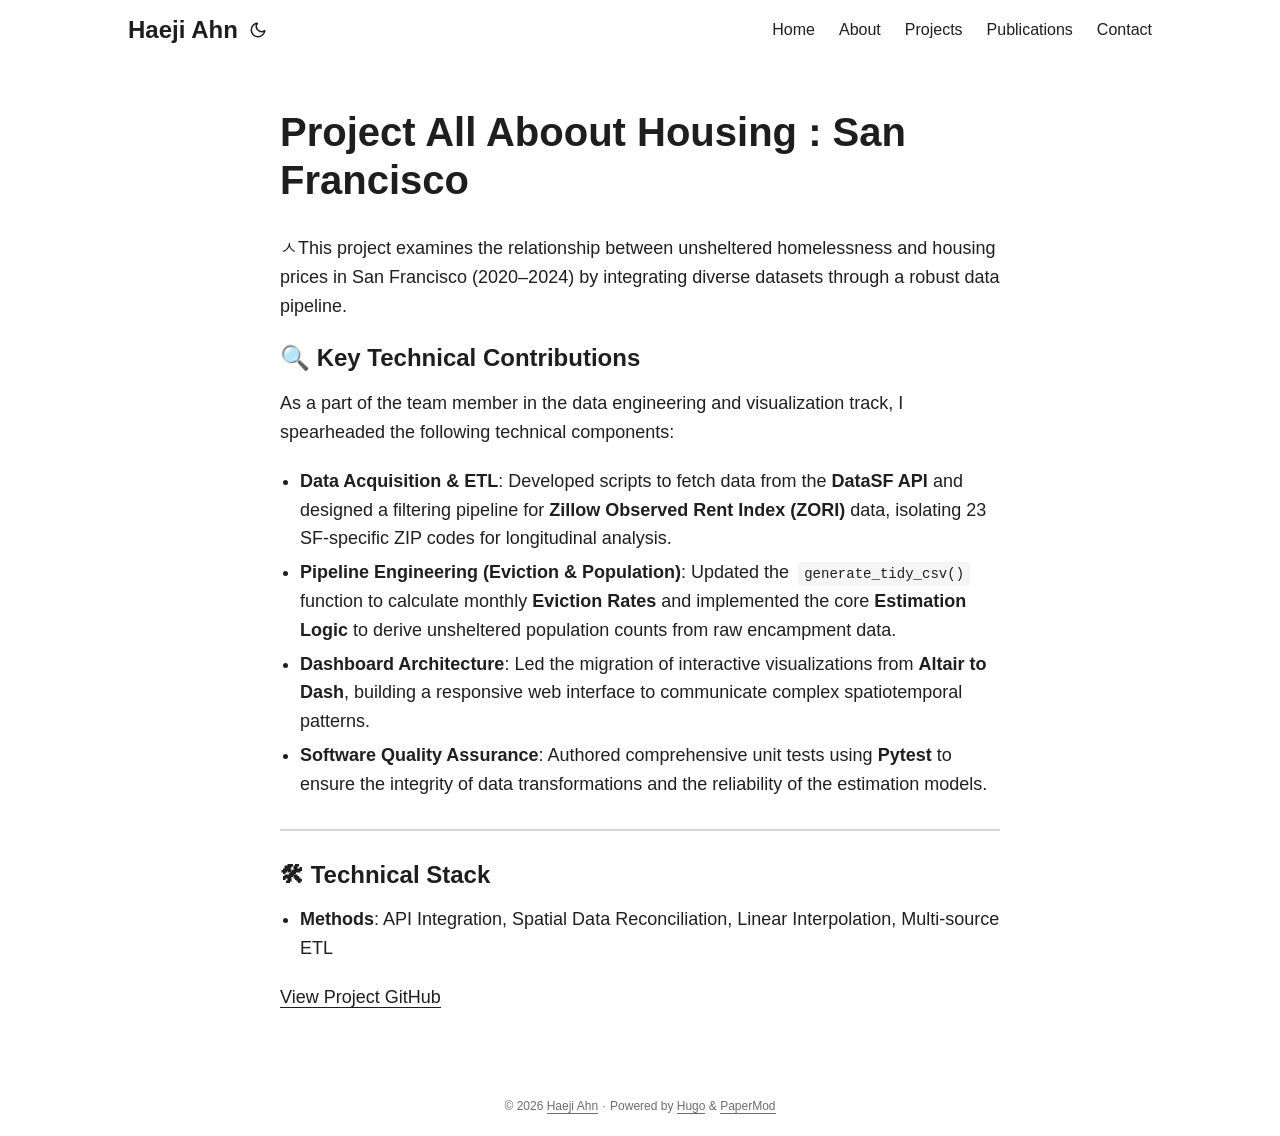
==== projects/sf-homelessness/index.html @ dea61729 "Refactor SF project: Highlight API, ETL, Dash, and Pytest contributions" ====
<!DOCTYPE html>
<html lang="en" dir="auto" data-theme="auto">

<head><meta charset="utf-8">
<meta http-equiv="X-UA-Compatible" content="IE=edge">
<meta name="viewport" content="width=device-width, initial-scale=1, shrink-to-fit=no">
<meta name="robots" content="index, follow">
<title>Project All Aboout Housing : San Francisco | Haeji Ahn</title>
<meta name="keywords" content="">
<meta name="description" content="ㅅThis project examines the relationship between unsheltered homelessness and housing prices in San Francisco (2020–2024) by integrating diverse datasets through a robust data pipeline.
🔍 Key Technical Contributions
As a part of the team member in the data engineering and visualization track, I spearheaded the following technical components:


Data Acquisition &amp; ETL: Developed scripts to fetch data from the DataSF API and designed a filtering pipeline for Zillow Observed Rent Index (ZORI) data, isolating 23 SF-specific ZIP codes for longitudinal analysis.">
<meta name="author" content="Haeji Ahn">
<link rel="canonical" href="https://ahaeji925.github.io/projects/sf-homelessness/">
<link crossorigin="anonymous" href="/assets/css/stylesheet.aa226244e458c38bd72b3a7488647a0bc6bc22e32a17c0190eeffc9864e9c6c0.css" integrity="sha256-qiJiRORYw4vXKzp0iGR6C8a8IuMqF8AZDu/8mGTpxsA=" rel="preload stylesheet" as="style">
<link rel="icon" href="https://ahaeji925.github.io/favicon.ico">
<link rel="icon" type="image/png" sizes="16x16" href="https://ahaeji925.github.io/favicon-16x16.png">
<link rel="icon" type="image/png" sizes="32x32" href="https://ahaeji925.github.io/favicon-32x32.png">
<link rel="apple-touch-icon" href="https://ahaeji925.github.io/apple-touch-icon.png">
<link rel="mask-icon" href="https://ahaeji925.github.io/safari-pinned-tab.svg">
<meta name="theme-color" content="#2e2e33">
<meta name="msapplication-TileColor" content="#2e2e33">
<link rel="alternate" hreflang="en" href="https://ahaeji925.github.io/projects/sf-homelessness/">
<noscript>
    <style>
        #theme-toggle,
        .top-link {
            display: none;
        }

    </style>
    <style>
        @media (prefers-color-scheme: dark) {
            :root {
                --theme: rgb(29, 30, 32);
                --entry: rgb(46, 46, 51);
                --primary: rgb(218, 218, 219);
                --secondary: rgb(155, 156, 157);
                --tertiary: rgb(65, 66, 68);
                --content: rgb(196, 196, 197);
                --code-block-bg: rgb(46, 46, 51);
                --code-bg: rgb(55, 56, 62);
                --border: rgb(51, 51, 51);
                color-scheme: dark;
            }

            .list {
                background: var(--theme);
            }

            .toc {
                background: var(--entry);
            }
        }

        @media (prefers-color-scheme: light) {
            .list::-webkit-scrollbar-thumb {
                border-color: var(--code-bg);
            }
        }

    </style>
</noscript>
<script>
    if (localStorage.getItem("pref-theme") === "dark") {
        document.querySelector("html").dataset.theme = 'dark';
    } else if (localStorage.getItem("pref-theme") === "light") {
       document.querySelector("html").dataset.theme = 'light';
    } else if (window.matchMedia('(prefers-color-scheme: dark)').matches) {
        document.querySelector("html").dataset.theme = 'dark';
    } else {
        document.querySelector("html").dataset.theme = 'light';
    }

</script><meta property="og:url" content="https://ahaeji925.github.io/projects/sf-homelessness/">
  <meta property="og:site_name" content="Haeji Ahn">
  <meta property="og:title" content="Project All Aboout Housing : San Francisco">
  <meta property="og:description" content="ㅅThis project examines the relationship between unsheltered homelessness and housing prices in San Francisco (2020–2024) by integrating diverse datasets through a robust data pipeline.
🔍 Key Technical Contributions As a part of the team member in the data engineering and visualization track, I spearheaded the following technical components:
Data Acquisition &amp; ETL: Developed scripts to fetch data from the DataSF API and designed a filtering pipeline for Zillow Observed Rent Index (ZORI) data, isolating 23 SF-specific ZIP codes for longitudinal analysis.">
  <meta property="og:locale" content="en-us">
  <meta property="og:type" content="article">
    <meta property="article:section" content="projects">
<meta name="twitter:card" content="summary">
<meta name="twitter:title" content="Project All Aboout Housing : San Francisco">
<meta name="twitter:description" content="ㅅThis project examines the relationship between unsheltered homelessness and housing prices in San Francisco (2020–2024) by integrating diverse datasets through a robust data pipeline.
🔍 Key Technical Contributions
As a part of the team member in the data engineering and visualization track, I spearheaded the following technical components:


Data Acquisition &amp; ETL: Developed scripts to fetch data from the DataSF API and designed a filtering pipeline for Zillow Observed Rent Index (ZORI) data, isolating 23 SF-specific ZIP codes for longitudinal analysis.">


<script type="application/ld+json">
{
  "@context": "https://schema.org",
  "@type": "BreadcrumbList",
  "itemListElement": [
    {
      "@type": "ListItem",
      "position":  1 ,
      "name": "Projects",
      "item": "https://ahaeji925.github.io/projects/"
    }, 
    {
      "@type": "ListItem",
      "position":  2 ,
      "name": "Project All Aboout Housing : San Francisco",
      "item": "https://ahaeji925.github.io/projects/sf-homelessness/"
    }
  ]
}
</script>
<script type="application/ld+json">
{
  "@context": "https://schema.org",
  "@type": "BlogPosting",
  "headline": "Project All Aboout Housing : San Francisco",
  "name": "Project All Aboout Housing : San Francisco",
  "description": "ㅅThis project examines the relationship between unsheltered homelessness and housing prices in San Francisco (2020–2024) by integrating diverse datasets through a robust data pipeline.\n🔍 Key Technical Contributions As a part of the team member in the data engineering and visualization track, I spearheaded the following technical components:\nData Acquisition \u0026amp; ETL: Developed scripts to fetch data from the DataSF API and designed a filtering pipeline for Zillow Observed Rent Index (ZORI) data, isolating 23 SF-specific ZIP codes for longitudinal analysis.\n",
  "keywords": [
    
  ],
  "articleBody": "ㅅThis project examines the relationship between unsheltered homelessness and housing prices in San Francisco (2020–2024) by integrating diverse datasets through a robust data pipeline.\n🔍 Key Technical Contributions As a part of the team member in the data engineering and visualization track, I spearheaded the following technical components:\nData Acquisition \u0026 ETL: Developed scripts to fetch data from the DataSF API and designed a filtering pipeline for Zillow Observed Rent Index (ZORI) data, isolating 23 SF-specific ZIP codes for longitudinal analysis.\nPipeline Engineering (Eviction \u0026 Population): Updated the generate_tidy_csv() function to calculate monthly Eviction Rates and implemented the core Estimation Logic to derive unsheltered population counts from raw encampment data.\nDashboard Architecture: Led the migration of interactive visualizations from Altair to Dash, building a responsive web interface to communicate complex spatiotemporal patterns.\nSoftware Quality Assurance: Authored comprehensive unit tests using Pytest to ensure the integrity of data transformations and the reliability of the estimation models.\n🛠 Technical Stack Methods: API Integration, Spatial Data Reconciliation, Linear Interpolation, Multi-source ETL View Project GitHub\n",
  "wordCount" : "171",
  "inLanguage": "en",
  "datePublished": "0001-01-01T00:00:00Z",
  "dateModified": "0001-01-01T00:00:00Z",
  "author":{
    "@type": "Person",
    "name": "Haeji Ahn"
  },
  "mainEntityOfPage": {
    "@type": "WebPage",
    "@id": "https://ahaeji925.github.io/projects/sf-homelessness/"
  },
  "publisher": {
    "@type": "Organization",
    "name": "Haeji Ahn",
    "logo": {
      "@type": "ImageObject",
      "url": "https://ahaeji925.github.io/favicon.ico"
    }
  }
}
</script>
</head>
<body id="top">
    <header class="header">
    <nav class="nav">
        <div class="logo">
            <a href="https://ahaeji925.github.io/" accesskey="h" title="Haeji Ahn (Alt + H)">Haeji Ahn</a>
            <div class="logo-switches">
                <button id="theme-toggle" accesskey="t" title="(Alt + T)" aria-label="Toggle theme">
                    <svg id="moon" xmlns="http://www.w3.org/2000/svg" width="24" height="18" viewBox="0 0 24 24"
                        fill="none" stroke="currentColor" stroke-width="2" stroke-linecap="round"
                        stroke-linejoin="round">
                        <path d="M21 12.79A9 9 0 1 1 11.21 3 7 7 0 0 0 21 12.79z"></path>
                    </svg>
                    <svg id="sun" xmlns="http://www.w3.org/2000/svg" width="24" height="18" viewBox="0 0 24 24"
                        fill="none" stroke="currentColor" stroke-width="2" stroke-linecap="round"
                        stroke-linejoin="round">
                        <circle cx="12" cy="12" r="5"></circle>
                        <line x1="12" y1="1" x2="12" y2="3"></line>
                        <line x1="12" y1="21" x2="12" y2="23"></line>
                        <line x1="4.22" y1="4.22" x2="5.64" y2="5.64"></line>
                        <line x1="18.36" y1="18.36" x2="19.78" y2="19.78"></line>
                        <line x1="1" y1="12" x2="3" y2="12"></line>
                        <line x1="21" y1="12" x2="23" y2="12"></line>
                        <line x1="4.22" y1="19.78" x2="5.64" y2="18.36"></line>
                        <line x1="18.36" y1="5.64" x2="19.78" y2="4.22"></line>
                    </svg>
                </button>
            </div>
        </div>
        <ul id="menu">
            <li>
                <a href="https://ahaeji925.github.io/" title="Home">
                    <span>Home</span>
                </a>
            </li>
            <li>
                <a href="https://ahaeji925.github.io/about/" title="About">
                    <span>About</span>
                </a>
            </li>
            <li>
                <a href="https://ahaeji925.github.io/projects/" title="Projects">
                    <span>Projects</span>
                </a>
            </li>
            <li>
                <a href="https://ahaeji925.github.io/publications/" title="Publications">
                    <span>Publications</span>
                </a>
            </li>
            <li>
                <a href="https://ahaeji925.github.io/contact/" title="Contact">
                    <span>Contact</span>
                </a>
            </li>
        </ul>
    </nav>
</header>
<main class="main">

<article class="post-single">
  <header class="post-header">
    
    <h1 class="post-title entry-hint-parent">
      Project All Aboout Housing : San Francisco
    </h1>
  </header> 
  <div class="post-content"><p>ㅅThis project examines the relationship between unsheltered homelessness and housing prices in San Francisco (2020–2024) by integrating diverse datasets through a robust data pipeline.</p>
<h3 id="-key-technical-contributions">🔍 Key Technical Contributions<a hidden class="anchor" aria-hidden="true" href="#-key-technical-contributions">#</a></h3>
<p>As a part of the team member in the data engineering and visualization track, I spearheaded the following technical components:</p>
<ul>
<li>
<p><strong>Data Acquisition &amp; ETL</strong>: Developed scripts to fetch data from the <strong>DataSF API</strong> and designed a filtering pipeline for <strong>Zillow Observed Rent Index (ZORI)</strong> data, isolating 23 SF-specific ZIP codes for longitudinal analysis.</p>
</li>
<li>
<p><strong>Pipeline Engineering (Eviction &amp; Population)</strong>: Updated the <code>generate_tidy_csv()</code> function to calculate monthly <strong>Eviction Rates</strong> and implemented the core <strong>Estimation Logic</strong> to derive unsheltered population counts from raw encampment data.</p>
</li>
<li>
<p><strong>Dashboard Architecture</strong>: Led the migration of interactive visualizations from <strong>Altair to Dash</strong>, building a responsive web interface to communicate complex spatiotemporal patterns.</p>
</li>
<li>
<p><strong>Software Quality Assurance</strong>: Authored comprehensive unit tests using <strong>Pytest</strong> to ensure the integrity of data transformations and the reliability of the estimation models.</p>
</li>
</ul>
<hr>
<h3 id="-technical-stack">🛠 Technical Stack<a hidden class="anchor" aria-hidden="true" href="#-technical-stack">#</a></h3>
<ul>
<li><strong>Methods</strong>: API Integration, Spatial Data Reconciliation, Linear Interpolation, Multi-source ETL</li>
</ul>
<p><a href="https://github.com/uchicago-2026-capp30122/project-all-access-livable-housing">View Project GitHub</a></p>


  </div>

  <footer class="post-footer">
    <ul class="post-tags">
    </ul>

<ul class="share-buttons">
    <li>
        <a target="_blank" rel="noopener noreferrer" aria-label="share Project All Aboout Housing : San Francisco on x"
            href="https://x.com/intent/tweet/?text=Project%20All%20Aboout%20Housing%20%3a%20San%20Francisco&amp;url=https%3a%2f%2fahaeji925.github.io%2fprojects%2fsf-homelessness%2f&amp;hashtags=">
            <svg version="1.1" viewBox="0 0 512 512" xml:space="preserve" height="30px" width="30px" fill="currentColor">
                <path
                    d="M512 62.554 L 512 449.446 C 512 483.97 483.97 512 449.446 512 L 62.554 512 C 28.03 512 0 483.97 0 449.446 L 0 62.554 C 0 28.03 28.029 0 62.554 0 L 449.446 0 C 483.971 0 512 28.03 512 62.554 Z M 269.951 190.75 L 182.567 75.216 L 56 75.216 L 207.216 272.95 L 63.9 436.783 L 125.266 436.783 L 235.9 310.383 L 332.567 436.783 L 456 436.783 L 298.367 228.367 L 432.367 75.216 L 371.033 75.216 Z M 127.633 110 L 164.101 110 L 383.481 400.065 L 349.5 400.065 Z" />
            </svg>
        </a>
    </li>
    <li>
        <a target="_blank" rel="noopener noreferrer" aria-label="share Project All Aboout Housing : San Francisco on linkedin"
            href="https://www.linkedin.com/shareArticle?mini=true&amp;url=https%3a%2f%2fahaeji925.github.io%2fprojects%2fsf-homelessness%2f&amp;title=Project%20All%20Aboout%20Housing%20%3a%20San%20Francisco&amp;summary=Project%20All%20Aboout%20Housing%20%3a%20San%20Francisco&amp;source=https%3a%2f%2fahaeji925.github.io%2fprojects%2fsf-homelessness%2f">
            <svg version="1.1" viewBox="0 0 512 512" xml:space="preserve" height="30px" width="30px" fill="currentColor">
                <path
                    d="M449.446,0c34.525,0 62.554,28.03 62.554,62.554l0,386.892c0,34.524 -28.03,62.554 -62.554,62.554l-386.892,0c-34.524,0 -62.554,-28.03 -62.554,-62.554l0,-386.892c0,-34.524 28.029,-62.554 62.554,-62.554l386.892,0Zm-288.985,423.278l0,-225.717l-75.04,0l0,225.717l75.04,0Zm270.539,0l0,-129.439c0,-69.333 -37.018,-101.586 -86.381,-101.586c-39.804,0 -57.634,21.891 -67.617,37.266l0,-31.958l-75.021,0c0.995,21.181 0,225.717 0,225.717l75.02,0l0,-126.056c0,-6.748 0.486,-13.492 2.474,-18.315c5.414,-13.475 17.767,-27.434 38.494,-27.434c27.135,0 38.007,20.707 38.007,51.037l0,120.768l75.024,0Zm-307.552,-334.556c-25.674,0 -42.448,16.879 -42.448,39.002c0,21.658 16.264,39.002 41.455,39.002l0.484,0c26.165,0 42.452,-17.344 42.452,-39.002c-0.485,-22.092 -16.241,-38.954 -41.943,-39.002Z" />
            </svg>
        </a>
    </li>
    <li>
        <a target="_blank" rel="noopener noreferrer" aria-label="share Project All Aboout Housing : San Francisco on reddit"
            href="https://reddit.com/submit?url=https%3a%2f%2fahaeji925.github.io%2fprojects%2fsf-homelessness%2f&title=Project%20All%20Aboout%20Housing%20%3a%20San%20Francisco">
            <svg version="1.1" viewBox="0 0 512 512" xml:space="preserve" height="30px" width="30px" fill="currentColor">
                <path
                    d="M449.446,0c34.525,0 62.554,28.03 62.554,62.554l0,386.892c0,34.524 -28.03,62.554 -62.554,62.554l-386.892,0c-34.524,0 -62.554,-28.03 -62.554,-62.554l0,-386.892c0,-34.524 28.029,-62.554 62.554,-62.554l386.892,0Zm-3.446,265.638c0,-22.964 -18.616,-41.58 -41.58,-41.58c-11.211,0 -21.361,4.457 -28.841,11.666c-28.424,-20.508 -67.586,-33.757 -111.204,-35.278l18.941,-89.121l61.884,13.157c0.756,15.734 13.642,28.29 29.56,28.29c16.407,0 29.706,-13.299 29.706,-29.701c0,-16.403 -13.299,-29.702 -29.706,-29.702c-11.666,0 -21.657,6.792 -26.515,16.578l-69.105,-14.69c-1.922,-0.418 -3.939,-0.042 -5.585,1.036c-1.658,1.073 -2.811,2.761 -3.224,4.686l-21.152,99.438c-44.258,1.228 -84.046,14.494 -112.837,35.232c-7.468,-7.164 -17.589,-11.591 -28.757,-11.591c-22.965,0 -41.585,18.616 -41.585,41.58c0,16.896 10.095,31.41 24.568,37.918c-0.639,4.135 -0.99,8.328 -0.99,12.576c0,63.977 74.469,115.836 166.33,115.836c91.861,0 166.334,-51.859 166.334,-115.836c0,-4.218 -0.347,-8.387 -0.977,-12.493c14.564,-6.47 24.735,-21.034 24.735,-38.001Zm-119.474,108.193c-20.27,20.241 -59.115,21.816 -70.534,21.816c-11.428,0 -50.277,-1.575 -70.522,-21.82c-3.007,-3.008 -3.007,-7.882 0,-10.889c3.003,-2.999 7.882,-3.003 10.885,0c12.777,12.781 40.11,17.317 59.637,17.317c19.522,0 46.86,-4.536 59.657,-17.321c3.016,-2.999 7.886,-2.995 10.885,0.008c3.008,3.011 3.003,7.882 -0.008,10.889Zm-5.23,-48.781c-16.373,0 -29.701,-13.324 -29.701,-29.698c0,-16.381 13.328,-29.714 29.701,-29.714c16.378,0 29.706,13.333 29.706,29.714c0,16.374 -13.328,29.698 -29.706,29.698Zm-160.386,-29.702c0,-16.381 13.328,-29.71 29.714,-29.71c16.369,0 29.689,13.329 29.689,29.71c0,16.373 -13.32,29.693 -29.689,29.693c-16.386,0 -29.714,-13.32 -29.714,-29.693Z" />
            </svg>
        </a>
    </li>
    <li>
        <a target="_blank" rel="noopener noreferrer" aria-label="share Project All Aboout Housing : San Francisco on facebook"
            href="https://facebook.com/sharer/sharer.php?u=https%3a%2f%2fahaeji925.github.io%2fprojects%2fsf-homelessness%2f">
            <svg version="1.1" viewBox="0 0 512 512" xml:space="preserve" height="30px" width="30px" fill="currentColor">
                <path
                    d="M449.446,0c34.525,0 62.554,28.03 62.554,62.554l0,386.892c0,34.524 -28.03,62.554 -62.554,62.554l-106.468,0l0,-192.915l66.6,0l12.672,-82.621l-79.272,0l0,-53.617c0,-22.603 11.073,-44.636 46.58,-44.636l36.042,0l0,-70.34c0,0 -32.71,-5.582 -63.982,-5.582c-65.288,0 -107.96,39.569 -107.96,111.204l0,62.971l-72.573,0l0,82.621l72.573,0l0,192.915l-191.104,0c-34.524,0 -62.554,-28.03 -62.554,-62.554l0,-386.892c0,-34.524 28.029,-62.554 62.554,-62.554l386.892,0Z" />
            </svg>
        </a>
    </li>
    <li>
        <a target="_blank" rel="noopener noreferrer" aria-label="share Project All Aboout Housing : San Francisco on whatsapp"
            href="https://api.whatsapp.com/send?text=Project%20All%20Aboout%20Housing%20%3a%20San%20Francisco%20-%20https%3a%2f%2fahaeji925.github.io%2fprojects%2fsf-homelessness%2f">
            <svg version="1.1" viewBox="0 0 512 512" xml:space="preserve" height="30px" width="30px" fill="currentColor">
                <path
                    d="M449.446,0c34.525,0 62.554,28.03 62.554,62.554l0,386.892c0,34.524 -28.03,62.554 -62.554,62.554l-386.892,0c-34.524,0 -62.554,-28.03 -62.554,-62.554l0,-386.892c0,-34.524 28.029,-62.554 62.554,-62.554l386.892,0Zm-58.673,127.703c-33.842,-33.881 -78.847,-52.548 -126.798,-52.568c-98.799,0 -179.21,80.405 -179.249,179.234c-0.013,31.593 8.241,62.428 23.927,89.612l-25.429,92.884l95.021,-24.925c26.181,14.28 55.659,21.807 85.658,21.816l0.074,0c98.789,0 179.206,-80.413 179.247,-179.243c0.018,-47.895 -18.61,-92.93 -52.451,-126.81Zm-126.797,275.782l-0.06,0c-26.734,-0.01 -52.954,-7.193 -75.828,-20.767l-5.441,-3.229l-56.386,14.792l15.05,-54.977l-3.542,-5.637c-14.913,-23.72 -22.791,-51.136 -22.779,-79.287c0.033,-82.142 66.867,-148.971 149.046,-148.971c39.793,0.014 77.199,15.531 105.329,43.692c28.128,28.16 43.609,65.592 43.594,105.4c-0.034,82.149 -66.866,148.983 -148.983,148.984Zm81.721,-111.581c-4.479,-2.242 -26.499,-13.075 -30.604,-14.571c-4.105,-1.495 -7.091,-2.241 -10.077,2.241c-2.986,4.483 -11.569,14.572 -14.182,17.562c-2.612,2.988 -5.225,3.364 -9.703,1.12c-4.479,-2.241 -18.91,-6.97 -36.017,-22.23c-13.314,-11.876 -22.304,-26.542 -24.916,-31.026c-2.612,-4.484 -0.279,-6.908 1.963,-9.14c2.016,-2.007 4.48,-5.232 6.719,-7.847c2.24,-2.615 2.986,-4.484 4.479,-7.472c1.493,-2.99 0.747,-5.604 -0.374,-7.846c-1.119,-2.241 -10.077,-24.288 -13.809,-33.256c-3.635,-8.733 -7.327,-7.55 -10.077,-7.688c-2.609,-0.13 -5.598,-0.158 -8.583,-0.158c-2.986,0 -7.839,1.121 -11.944,5.604c-4.105,4.484 -15.675,15.32 -15.675,37.364c0,22.046 16.048,43.342 18.287,46.332c2.24,2.99 31.582,48.227 76.511,67.627c10.685,4.615 19.028,7.371 25.533,9.434c10.728,3.41 20.492,2.929 28.209,1.775c8.605,-1.285 26.499,-10.833 30.231,-21.295c3.732,-10.464 3.732,-19.431 2.612,-21.298c-1.119,-1.869 -4.105,-2.99 -8.583,-5.232Z" />
            </svg>
        </a>
    </li>
    <li>
        <a target="_blank" rel="noopener noreferrer" aria-label="share Project All Aboout Housing : San Francisco on telegram"
            href="https://telegram.me/share/url?text=Project%20All%20Aboout%20Housing%20%3a%20San%20Francisco&amp;url=https%3a%2f%2fahaeji925.github.io%2fprojects%2fsf-homelessness%2f">
            <svg version="1.1" xml:space="preserve" viewBox="2 2 28 28" height="30px" width="30px" fill="currentColor">
                <path
                    d="M26.49,29.86H5.5a3.37,3.37,0,0,1-2.47-1,3.35,3.35,0,0,1-1-2.47V5.48A3.36,3.36,0,0,1,3,3,3.37,3.37,0,0,1,5.5,2h21A3.38,3.38,0,0,1,29,3a3.36,3.36,0,0,1,1,2.46V26.37a3.35,3.35,0,0,1-1,2.47A3.38,3.38,0,0,1,26.49,29.86Zm-5.38-6.71a.79.79,0,0,0,.85-.66L24.73,9.24a.55.55,0,0,0-.18-.46.62.62,0,0,0-.41-.17q-.08,0-16.53,6.11a.59.59,0,0,0-.41.59.57.57,0,0,0,.43.52l4,1.24,1.61,4.83a.62.62,0,0,0,.63.43.56.56,0,0,0,.4-.17L16.54,20l4.09,3A.9.9,0,0,0,21.11,23.15ZM13.8,20.71l-1.21-4q8.72-5.55,8.78-5.55c.15,0,.23,0,.23.16a.18.18,0,0,1,0,.06s-2.51,2.3-7.52,6.8Z" />
            </svg>
        </a>
    </li>
    <li>
        <a target="_blank" rel="noopener noreferrer" aria-label="share Project All Aboout Housing : San Francisco on ycombinator"
            href="https://news.ycombinator.com/submitlink?t=Project%20All%20Aboout%20Housing%20%3a%20San%20Francisco&u=https%3a%2f%2fahaeji925.github.io%2fprojects%2fsf-homelessness%2f">
            <svg version="1.1" xml:space="preserve" width="30px" height="30px" viewBox="0 0 512 512" fill="currentColor"
                xmlns:inkscape="http://www.inkscape.org/namespaces/inkscape">
                <path
                    d="M449.446 0C483.971 0 512 28.03 512 62.554L512 449.446C512 483.97 483.97 512 449.446 512L62.554 512C28.03 512 0 483.97 0 449.446L0 62.554C0 28.03 28.029 0 62.554 0L449.446 0ZM183.8767 87.9921H121.8427L230.6673 292.4508V424.0079H281.3328V292.4508L390.1575 87.9921H328.1233L256 238.2489z" />
            </svg>
        </a>
    </li>
</ul>

  </footer>
</article>
    </main>
    
<footer class="footer">
        <span>&copy; 2026 <a href="https://ahaeji925.github.io/">Haeji Ahn</a></span> · 

    <span>
        Powered by
        <a href="https://gohugo.io/" rel="noopener noreferrer" target="_blank">Hugo</a> &
        <a href="https://github.com/adityatelange/hugo-PaperMod/" rel="noopener" target="_blank">PaperMod</a>
    </span>
</footer>
<a href="#top" aria-label="go to top" title="Go to Top (Alt + G)" class="top-link" id="top-link" accesskey="g">
    <svg xmlns="http://www.w3.org/2000/svg" viewBox="0 0 12 6" fill="currentColor">
        <path d="M12 6H0l6-6z" />
    </svg>
</a>

<script>
    let menu = document.getElementById('menu');
    if (menu) {
        
        const scrollPosition = localStorage.getItem("menu-scroll-position");
        if (scrollPosition) {
            menu.scrollLeft = parseInt(scrollPosition, 10);
        }
        
        menu.onscroll = function () {
            localStorage.setItem("menu-scroll-position", menu.scrollLeft);
        }
    }

    document.querySelectorAll('a[href^="#"]').forEach(anchor => {
        anchor.addEventListener("click", function (e) {
            e.preventDefault();
            var id = this.getAttribute("href").substr(1);
            if (!window.matchMedia('(prefers-reduced-motion: reduce)').matches) {
                document.querySelector(`[id='${decodeURIComponent(id)}']`).scrollIntoView({
                    behavior: "smooth"
                });
            } else {
                document.querySelector(`[id='${decodeURIComponent(id)}']`).scrollIntoView();
            }
            if (id === "top") {
                history.replaceState(null, null, " ");
            } else {
                history.pushState(null, null, `#${id}`);
            }
        });
    });

</script>
<script>
    var mybutton = document.getElementById("top-link");
    window.onscroll = function () {
        if (document.body.scrollTop > 800 || document.documentElement.scrollTop > 800) {
            mybutton.style.visibility = "visible";
            mybutton.style.opacity = "1";
        } else {
            mybutton.style.visibility = "hidden";
            mybutton.style.opacity = "0";
        }
    };

</script>
<script>
    document.getElementById("theme-toggle").addEventListener("click", () => {
        const html = document.querySelector("html");
        if (html.dataset.theme === "dark") {
            html.dataset.theme = 'light';
            localStorage.setItem("pref-theme", 'light');
        } else {
            html.dataset.theme = 'dark';
            localStorage.setItem("pref-theme", 'dark');
        }
    })

</script>
<script>
    document.querySelectorAll('pre > code').forEach((codeblock) => {
        const container = codeblock.parentNode.parentNode;

        const copybutton = document.createElement('button');
        copybutton.classList.add('copy-code');
        copybutton.innerHTML = 'copy';

        function copyingDone() {
            copybutton.innerHTML = 'copied!';
            setTimeout(() => {
                copybutton.innerHTML = 'copy';
            }, 2000);
        }

        copybutton.addEventListener('click', (cb) => {
            if ('clipboard' in navigator) {
                navigator.clipboard.writeText(codeblock.textContent);
                copyingDone();
                return;
            }

            const range = document.createRange();
            range.selectNodeContents(codeblock);
            const selection = window.getSelection();
            selection.removeAllRanges();
            selection.addRange(range);
            try {
                document.execCommand('copy');
                copyingDone();
            } catch (e) { };
            selection.removeRange(range);
        });

        if (container.classList.contains("highlight")) {
            container.appendChild(copybutton);
        } else if (container.parentNode.firstChild == container) {
            
        } else if (codeblock.parentNode.parentNode.parentNode.parentNode.parentNode.nodeName == "TABLE") {
            
            codeblock.parentNode.parentNode.parentNode.parentNode.parentNode.appendChild(copybutton);
        } else {
            
            codeblock.parentNode.appendChild(copybutton);
        }
    });
</script>
</body>

</html>
---- assets/css/stylesheet.aa226244e458c38bd72b3a7488647a0bc6bc22e32a17c0190eeffc9864e9c6c0.css ----
/*
  PaperMod v8+
  License: MIT https://github.com/adityatelange/hugo-PaperMod/blob/master/LICENSE
  Copyright (c) 2020 nanxiaobei and adityatelange
  Copyright (c) 2021-2026 adityatelange
*/
:root{--gap:24px;--content-gap:20px;--nav-width:1024px;--main-width:720px;--header-height:60px;--footer-height:60px;--radius:8px;--theme:rgb(255, 255, 255);--entry:rgb(255, 255, 255);--primary:rgb(30, 30, 30);--secondary:rgb(108, 108, 108);--tertiary:rgb(214, 214, 214);--content:rgb(31, 31, 31);--code-block-bg:rgb(28, 29, 33);--code-bg:rgb(245, 245, 245);--border:rgb(238, 238, 238);color-scheme:light}:root[data-theme=dark]{--theme:rgb(29, 30, 32);--entry:rgb(46, 46, 51);--primary:rgb(218, 218, 219);--secondary:rgb(155, 156, 157);--tertiary:rgb(65, 66, 68);--content:rgb(196, 196, 197);--code-block-bg:rgb(46, 46, 51);--code-bg:rgb(55, 56, 62);--border:rgb(51, 51, 51);color-scheme:dark}.list{background:var(--code-bg)}[data-theme=dark] .list{background:var(--theme)}*,::after,::before{box-sizing:border-box}html{-webkit-tap-highlight-color:transparent;overflow-y:scroll;-webkit-text-size-adjust:100%;text-size-adjust:100%}a,button,body,h1,h2,h3,h4,h5,h6{color:var(--primary)}body{font-family:-apple-system,BlinkMacSystemFont,segoe ui,Roboto,Oxygen,Ubuntu,Cantarell,open sans,helvetica neue,sans-serif;font-size:18px;line-height:1.6;word-break:break-word;background:var(--theme)}article,aside,figcaption,figure,footer,header,hgroup,main,nav,section,table{display:block}h1,h2,h3,h4,h5,h6{line-height:1.2}h1,h2,h3,h4,h5,h6,p{margin-top:0;margin-bottom:0}ul{padding:0}a{text-decoration:none}body,figure,ul{margin:0}table{width:100%;border-collapse:collapse;border-spacing:0;overflow-x:auto;word-break:keep-all}button,input,textarea{padding:0;font:inherit;background:0 0;border:0}input,textarea{outline:0}button,input[type=button],input[type=submit]{cursor:pointer}input:-webkit-autofill,textarea:-webkit-autofill{box-shadow:0 0 0 50px var(--theme)inset}img{display:block;max-width:100%}.not-found{position:absolute;left:0;right:0;display:flex;align-items:center;justify-content:center;height:80%;font-size:160px;font-weight:700}.archive-posts{width:100%;font-size:16px}.archive-year{margin-top:40px}.archive-year:not(:last-of-type){border-bottom:2px solid var(--border)}.archive-month{display:flex;align-items:flex-start;padding:10px 0}.archive-month-header{margin:25px 0;width:200px}.archive-month:not(:last-of-type){border-bottom:1px solid var(--border)}.archive-entry{position:relative;padding:5px;margin:10px 0}.archive-entry-title{margin:5px 0;font-weight:400}.archive-count,.archive-meta{color:var(--secondary);font-size:14px}.footer,.top-link{font-size:12px;color:var(--secondary)}.footer{max-width:calc(var(--main-width) + var(--gap) * 2);margin:auto;padding:calc((var(--footer-height) - var(--gap))/2)var(--gap);text-align:center;line-height:24px}.footer span{margin-inline-start:1px;margin-inline-end:1px}.footer span:last-child{white-space:nowrap}.footer a{color:inherit;border-bottom:1px solid var(--secondary)}.footer a:hover{border-bottom:1px solid var(--primary)}.top-link{visibility:hidden;position:fixed;bottom:60px;right:30px;z-index:99;background:var(--tertiary);width:42px;height:42px;padding:12px;border-radius:64px;transition:visibility .5s,opacity .8s linear}.top-link,.top-link svg{filter:drop-shadow(0 0 0 var(--theme))}.footer a:hover,.top-link:hover{color:var(--primary)}.top-link:focus,#theme-toggle:focus{outline:0}.nav{display:flex;flex-wrap:wrap;justify-content:space-between;max-width:calc(var(--nav-width) + var(--gap) * 2);margin-inline-start:auto;margin-inline-end:auto;line-height:var(--header-height)}.nav a{display:block}.logo,#menu{display:flex;margin:auto var(--gap)}.logo{flex-wrap:inherit}.logo a{font-size:24px;font-weight:700}.logo a img,.logo a svg{display:inline;vertical-align:middle;pointer-events:none;transform:translate(0,-10%);border-radius:6px;margin-inline-end:8px}button#theme-toggle{font-size:26px;margin:auto 4px}[data-theme=dark] #moon{display:none}[data-theme=light] #sun{display:none}#menu{list-style:none;word-break:keep-all;overflow-x:auto;white-space:nowrap}#menu li+li{margin-inline-start:var(--gap)}#menu a{font-size:16px}#menu .active{font-weight:500;border-bottom:2px solid}.lang-switch li,.lang-switch ul,.logo-switches{display:inline-flex;margin:auto 4px}.lang-switch{display:flex;flex-wrap:inherit}.lang-switch a{margin:auto 3px;font-size:16px;font-weight:500}.logo-switches{flex-wrap:inherit}.main{position:relative;min-height:calc(100vh - var(--header-height) - var(--footer-height));max-width:calc(var(--main-width) + var(--gap) * 2);margin:auto;padding:var(--gap)}.page-header h1{font-size:40px}.pagination{display:flex}.pagination a{color:var(--theme);font-size:13px;line-height:36px;background:var(--primary);border-radius:calc(36px/2);padding:0 16px}.pagination .next{margin-inline-start:auto}.social-icons a{display:inline-flex;padding:10px}.social-icons a svg{height:26px;width:26px}code{direction:ltr}div.highlight,pre{position:relative}.copy-code{display:none;position:absolute;top:4px;right:4px;color:rgba(255,255,255,.8);background:rgba(78,78,78,.8);border-radius:var(--radius);padding:0 5px;font-size:14px;user-select:none}div.highlight:hover .copy-code,pre:hover .copy-code{display:block}.first-entry{position:relative;display:flex;flex-direction:column;justify-content:center;min-height:320px;margin:var(--gap)0 calc(var(--gap) * 2)}.first-entry .entry-header{overflow:hidden;display:-webkit-box;-webkit-box-orient:vertical;-webkit-line-clamp:3}.first-entry .entry-header h1{font-size:34px;line-height:1.3}.first-entry .entry-content{margin:14px 0;font-size:16px;-webkit-line-clamp:3}.first-entry .entry-footer{font-size:14px}.home-info .entry-content{-webkit-line-clamp:unset}.post-entry{position:relative;margin-bottom:var(--gap);padding:var(--gap);background:var(--entry);border-radius:var(--radius);transition:transform .1s;border:1px solid var(--border)}.post-entry:active{transform:scale(.96)}.tag-entry .entry-cover{display:none}.entry-header h2{font-size:24px;line-height:1.3}.entry-content{margin:8px 0;color:var(--secondary);font-size:14px;line-height:1.6;overflow:hidden;display:-webkit-box;-webkit-box-orient:vertical;-webkit-line-clamp:2}.entry-footer{color:var(--secondary);font-size:13px}.entry-link{position:absolute;left:0;right:0;top:0;bottom:0}.entry-hint{color:var(--secondary)}.entry-hint-parent{display:flex;justify-content:space-between}.entry-cover{font-size:14px;margin-bottom:var(--gap);text-align:center}.entry-cover img{border-radius:var(--radius);width:100%;height:auto}.entry-cover a{box-shadow:0 1px 0 var(--primary)}.page-header,.post-header{margin:24px auto var(--content-gap)}.post-title{margin-bottom:2px;font-size:40px}.post-description{margin-top:10px;margin-bottom:5px}.post-meta,.breadcrumbs{color:var(--secondary);font-size:14px}.breadcrumbs{display:flex;flex-wrap:wrap;align-items:center}.i18n_list{display:inline-flex}.post-meta .i18n_list li{list-style:none;margin:auto 3px}.breadcrumbs a{font-size:16px}.post-content{color:var(--content);margin:30px 0}.post-content h3,.post-content h4,.post-content h5,.post-content h6{margin:24px 0 16px}.post-content h1{margin:40px auto 32px;font-size:40px}.post-content h2{margin:32px auto 24px;font-size:32px}.post-content h3{font-size:24px}.post-content h4{font-size:16px}.post-content h5{font-size:14px}.post-content h6{font-size:12px}.post-content a,.post-meta .i18n_list li a,.toc a:hover{box-shadow:0 1px;box-decoration-break:clone;-webkit-box-decoration-break:clone}.post-content a code{margin:auto 0;border-radius:0;box-shadow:0 -1px 0 var(--primary)inset}.post-content del{text-decoration:line-through}.post-content dl,.post-content ol,.post-content p,.post-content figure,.post-content ul{margin-bottom:var(--content-gap)}.post-content ol,.post-content ul{padding-inline-start:20px}.post-content li{margin-top:5px}.post-content li p{margin-bottom:0}.post-content dl{display:flex;flex-wrap:wrap;margin:0}.post-content dt{width:25%;font-weight:700}.post-content dd{width:75%;margin-inline-start:0;padding-inline-start:10px}.post-content dd~dd,.post-content dt~dt{margin-top:10px}.post-content table{margin-bottom:var(--content-gap)}.post-content table th,.post-content table:not(.highlighttable,.highlight table,.gist .highlight) td{min-width:80px;padding:8px 5px;line-height:1.5;border-bottom:1px solid var(--border)}.post-content table th{text-align:start}.post-content table:not(.highlighttable) td code:only-child{margin:auto 0}.post-content .highlight table{border-radius:var(--radius)}.post-content .highlight:not(table){margin:10px auto;background:var(--code-block-bg)!important;border-radius:var(--radius);direction:ltr}.post-content li>.highlight{margin-inline-end:0}.post-content ul pre{margin-inline-start:calc(var(--gap) * -2)}.post-content .highlight pre{margin:0}.post-content .highlighttable{table-layout:fixed}.post-content .highlighttable td:first-child{width:40px}.post-content .highlighttable td .linenodiv{padding-inline-end:0!important}.post-content .highlighttable td .highlight,.post-content .highlighttable td .linenodiv pre{margin-bottom:0}.post-content code{margin:auto 4px;padding:4px 6px;font-size:.78em;line-height:1.5;background:var(--code-bg);border-radius:2px}.post-content pre code{display:grid;margin:auto 0;padding:10px;color:#d5d5d6;background:var(--code-block-bg)!important;border-radius:var(--radius);overflow-x:auto;word-break:break-all}.post-content blockquote{margin:20px 0;padding:0 14px;border-inline-start:3px solid var(--primary)}.post-content hr{margin:30px 0;height:2px;background:var(--tertiary);border:0}.post-content iframe{max-width:100%}.post-content img{border-radius:4px;margin:1rem 0}.post-content img[src*="#center"]{margin:1rem auto}.post-content figure.align-center{text-align:center}.post-content figure>figcaption{color:var(--primary);font-size:16px;font-weight:700;margin:8px 0 16px}.post-content figure>figcaption>p{color:var(--secondary);font-size:14px;font-weight:400}.toc{margin-bottom:var(--content-gap);border:1px solid var(--border);background:var(--code-bg);border-radius:var(--radius);padding:.4em}[data-theme=dark] .toc{background:var(--entry)}.toc details summary{cursor:zoom-in;margin-inline-start:10px;user-select:none}.toc details[open] summary{cursor:zoom-out}.toc .details{display:inline;font-weight:500}.toc .inner{margin:5px 20px;padding:0 10px;opacity:.9}.toc li ul{margin-inline-start:var(--gap)}.toc summary:focus{outline:0}.post-footer{margin-top:var(--content-gap)}.post-footer>*{margin-bottom:10px}.post-tags{display:flex;flex-wrap:wrap;gap:10px}.post-tags li{display:inline-block}.post-tags a,.share-buttons,.paginav{border-radius:var(--radius);background:var(--code-bg);border:1px solid var(--border)}.post-tags a{display:block;padding:0 14px;color:var(--secondary);font-size:14px;line-height:34px;background:var(--code-bg)}.post-tags a:hover,.paginav a:hover{background:var(--border)}.share-buttons{padding:10px;display:flex;justify-content:center;overflow-x:auto;gap:10px}.share-buttons li,.share-buttons a{display:inline-flex}.share-buttons a:not(:last-of-type){margin-inline-end:12px}h1:hover .anchor,h2:hover .anchor,h3:hover .anchor,h4:hover .anchor,h5:hover .anchor,h6:hover .anchor{display:inline-flex;color:var(--secondary);margin-inline-start:8px;font-weight:500;user-select:none}.paginav{display:flex;line-height:30px}.paginav a{padding-inline-start:14px;padding-inline-end:14px;border-radius:var(--radius)}.paginav .title{letter-spacing:1px;text-transform:uppercase;font-size:small;color:var(--secondary)}.paginav .prev,.paginav .next{width:50%}.paginav span:hover:not(.title){box-shadow:0 1px}.paginav .next{margin-inline-start:auto;text-align:right}[dir=rtl] .paginav .next{text-align:left}h1>a>svg{display:inline}img.in-text{display:inline;margin:auto}.buttons,.main .profile{display:flex;justify-content:center}.main .profile{align-items:center;min-height:calc(100vh - var(--header-height) - var(--footer-height) - (var(--gap) * 2));text-align:center}.profile .profile_inner{display:flex;flex-direction:column;align-items:center;gap:10px}.profile img{border-radius:50%}.buttons{flex-wrap:wrap;max-width:400px}.button{background:var(--tertiary);border-radius:var(--radius);margin:8px;padding:6px;transition:transform .1s}.button-inner{padding:0 8px}.button:active{transform:scale(.96)}#searchbox input{padding:4px 10px;width:100%;color:var(--primary);font-weight:700;border:2px solid var(--tertiary);border-radius:var(--radius)}#searchbox input:focus{border-color:var(--secondary)}#searchResults li{list-style:none;border-radius:var(--radius);padding:10px;margin:10px 0;position:relative;font-weight:500}#searchResults{margin:10px 0;width:100%}#searchResults li:active{transition:transform .1s;transform:scale(.98)}#searchResults a{position:absolute;width:100%;height:100%;top:0;left:0;outline:none}#searchResults .focus{transform:scale(.98);border:2px solid var(--tertiary)}.terms-tags li{display:inline-block;margin:10px;font-weight:500}.terms-tags a{display:block;padding:3px 10px;background:var(--tertiary);border-radius:6px;transition:transform .1s}.terms-tags a:active{background:var(--tertiary);transform:scale(.96)}.bg{color:#cad3f5;background-color:#24273a}.chroma{color:#cad3f5;background-color:#24273a}.chroma .x{}.chroma .err{color:#ed8796}.chroma .cl{}.chroma .lnlinks{outline:none;text-decoration:none;color:inherit}.chroma .lntd{vertical-align:top;padding:0;margin:0;border:0}.chroma .lntable{border-spacing:0;padding:0;margin:0;border:0}.chroma .hl{background-color:#474733}.chroma .lnt{white-space:pre;-webkit-user-select:none;user-select:none;margin-right:.4em;padding:0 .4em;color:#8087a2}.chroma .ln{white-space:pre;-webkit-user-select:none;user-select:none;margin-right:.4em;padding:0 .4em;color:#8087a2}.chroma .line{display:flex}.chroma .k{color:#c6a0f6}.chroma .kc{color:#f5a97f}.chroma .kd{color:#ed8796}.chroma .kn{color:#8bd5ca}.chroma .kp{color:#c6a0f6}.chroma .kr{color:#c6a0f6}.chroma .kt{color:#ed8796}.chroma .n{}.chroma .na{color:#8aadf4}.chroma .nb{color:#91d7e3}.chroma .bp{color:#91d7e3}.chroma .nc{color:#eed49f}.chroma .no{color:#eed49f}.chroma .nd{color:#8aadf4;font-weight:700}.chroma .ni{color:#8bd5ca}.chroma .ne{color:#f5a97f}.chroma .nf{color:#8aadf4}.chroma .fm{color:#8aadf4}.chroma .nl{color:#91d7e3}.chroma .nn{color:#f5a97f}.chroma .nx{}.chroma .py{color:#f5a97f}.chroma .nt{color:#c6a0f6}.chroma .nv{color:#f4dbd6}.chroma .vc{color:#f4dbd6}.chroma .vg{color:#f4dbd6}.chroma .vi{color:#f4dbd6}.chroma .vm{color:#f4dbd6}.chroma .l{}.chroma .ld{}.chroma .s{color:#a6da95}.chroma .sa{color:#ed8796}.chroma .sb{color:#a6da95}.chroma .sc{color:#a6da95}.chroma .dl{color:#8aadf4}.chroma .sd{color:#6e738d}.chroma .s2{color:#a6da95}.chroma .se{color:#8aadf4}.chroma .sh{color:#6e738d}.chroma .si{color:#a6da95}.chroma .sx{color:#a6da95}.chroma .sr{color:#8bd5ca}.chroma .s1{color:#a6da95}.chroma .ss{color:#a6da95}.chroma .m{color:#f5a97f}.chroma .mb{color:#f5a97f}.chroma .mf{color:#f5a97f}.chroma .mh{color:#f5a97f}.chroma .mi{color:#f5a97f}.chroma .il{color:#f5a97f}.chroma .mo{color:#f5a97f}.chroma .o{color:#91d7e3;font-weight:700}.chroma .ow{color:#91d7e3;font-weight:700}.chroma .p{}.chroma .c{color:#6e738d;font-style:italic}.chroma .ch{color:#6e738d;font-style:italic}.chroma .cm{color:#6e738d;font-style:italic}.chroma .c1{color:#6e738d;font-style:italic}.chroma .cs{color:#6e738d;font-style:italic}.chroma .cp{color:#6e738d;font-style:italic}.chroma .cpf{color:#6e738d;font-weight:700;font-style:italic}.chroma .g{}.chroma .gd{color:#ed8796;background-color:#363a4f}.chroma .ge{font-style:italic}.chroma .gr{color:#ed8796}.chroma .gh{color:#f5a97f;font-weight:700}.chroma .gi{color:#a6da95;background-color:#363a4f}.chroma .go{}.chroma .gp{}.chroma .gs{font-weight:700}.chroma .gu{color:#f5a97f;font-weight:700}.chroma .gt{color:#ed8796}.chroma .gl{text-decoration:underline}.chroma .w{}.chroma{background-color:unset!important}.chroma .hl{display:flex}.chroma .lnt{padding:0 0 0 12px}.highlight pre.chroma code{padding:8px 0}.highlight pre.chroma .line .cl,.chroma .ln{padding:0 10px}.chroma .lntd:last-of-type{width:100%}::-webkit-scrollbar-track{background:0 0}::-webkit-scrollbar-thumb{background:var(--tertiary);border:5px solid var(--theme);border-radius:var(--radius)}[data-theme=light] .list::-webkit-scrollbar-thumb{border:5px solid var(--code-bg)}::-webkit-scrollbar-thumb:hover{background:var(--secondary)}::-webkit-scrollbar:not(.highlighttable,.highlight table,.gist .highlight){background:var(--theme)}.post-content .highlighttable td .highlight pre code::-webkit-scrollbar{display:none}.post-content :not(table) ::-webkit-scrollbar-thumb{border:2px solid var(--code-block-bg);background:#717175}.post-content :not(table) ::-webkit-scrollbar-thumb:hover{background:#a3a3a5}.gist table::-webkit-scrollbar-thumb{border:2px solid #fff;background:#adadad}.gist table::-webkit-scrollbar-thumb:hover{background:#707070}.post-content table::-webkit-scrollbar-thumb{border-width:2px}@media screen and (min-width:768px){::-webkit-scrollbar{width:19px;height:11px}}@media screen and (max-width:768px){:root{--gap:14px}.profile img{transform:scale(.85)}.first-entry{min-height:260px}.archive-month{flex-direction:column}.archive-year{margin-top:20px}.footer{padding:calc((var(--footer-height) - var(--gap) - 10px)/2)var(--gap)}}@media screen and (max-width:900px){.list .top-link{transform:translateY(-5rem)}}@media screen and (max-width:340px){.share-buttons{justify-content:unset}}@media(prefers-reduced-motion){.terms-tags a:active,.button:active,.post-entry:active,.top-link,#searchResults .focus,#searchResults li:active{transform:none}}.share-buttons,.post-share,.share-icons{display:none!important;visibility:hidden!important;height:0!important;margin:0!important;padding:0!important}
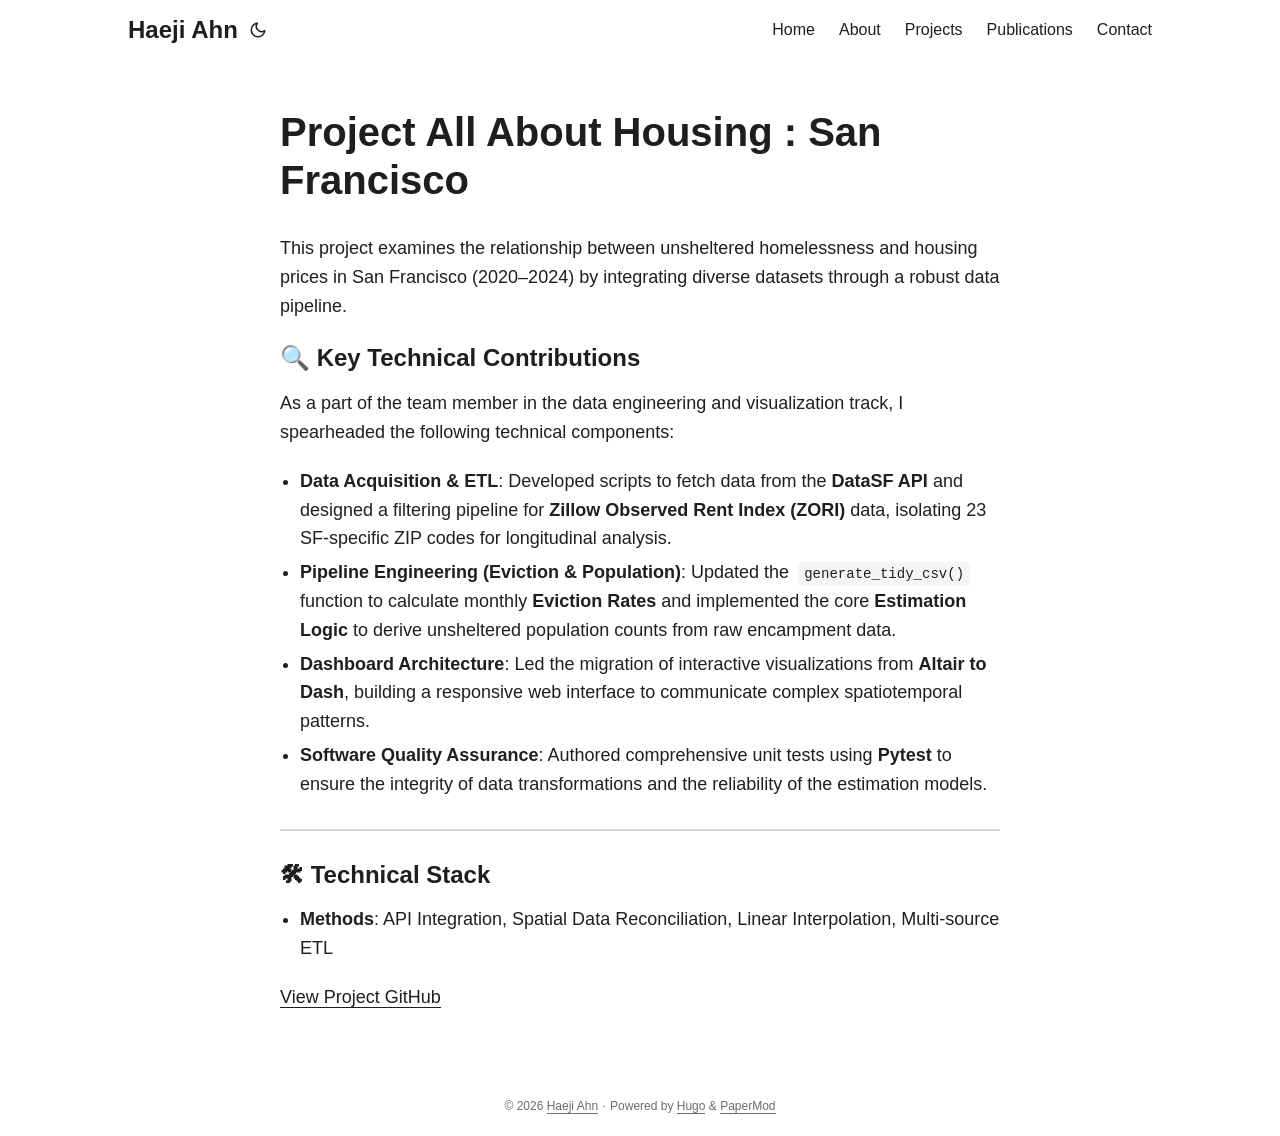
==== commit 1e28b40c: "SF error edit" ====
--- a/projects/sf-homelessness/index.html
+++ b/projects/sf-homelessness/index.html
@@ -5,9 +5,9 @@
 <meta http-equiv="X-UA-Compatible" content="IE=edge">
 <meta name="viewport" content="width=device-width, initial-scale=1, shrink-to-fit=no">
 <meta name="robots" content="index, follow">
-<title>Project All Aboout Housing : San Francisco | Haeji Ahn</title>
+<title>Project All About Housing : San Francisco | Haeji Ahn</title>
 <meta name="keywords" content="">
-<meta name="description" content="ㅅThis project examines the relationship between unsheltered homelessness and housing prices in San Francisco (2020–2024) by integrating diverse datasets through a robust data pipeline.
+<meta name="description" content="This project examines the relationship between unsheltered homelessness and housing prices in San Francisco (2020–2024) by integrating diverse datasets through a robust data pipeline.
 🔍 Key Technical Contributions
 As a part of the team member in the data engineering and visualization track, I spearheaded the following technical components:
 
@@ -77,16 +77,16 @@
 
 </script><meta property="og:url" content="https://ahaeji925.github.io/projects/sf-homelessness/">
   <meta property="og:site_name" content="Haeji Ahn">
-  <meta property="og:title" content="Project All Aboout Housing : San Francisco">
-  <meta property="og:description" content="ㅅThis project examines the relationship between unsheltered homelessness and housing prices in San Francisco (2020–2024) by integrating diverse datasets through a robust data pipeline.
+  <meta property="og:title" content="Project All About Housing : San Francisco">
+  <meta property="og:description" content="This project examines the relationship between unsheltered homelessness and housing prices in San Francisco (2020–2024) by integrating diverse datasets through a robust data pipeline.
 🔍 Key Technical Contributions As a part of the team member in the data engineering and visualization track, I spearheaded the following technical components:
 Data Acquisition &amp; ETL: Developed scripts to fetch data from the DataSF API and designed a filtering pipeline for Zillow Observed Rent Index (ZORI) data, isolating 23 SF-specific ZIP codes for longitudinal analysis.">
   <meta property="og:locale" content="en-us">
   <meta property="og:type" content="article">
     <meta property="article:section" content="projects">
 <meta name="twitter:card" content="summary">
-<meta name="twitter:title" content="Project All Aboout Housing : San Francisco">
-<meta name="twitter:description" content="ㅅThis project examines the relationship between unsheltered homelessness and housing prices in San Francisco (2020–2024) by integrating diverse datasets through a robust data pipeline.
+<meta name="twitter:title" content="Project All About Housing : San Francisco">
+<meta name="twitter:description" content="This project examines the relationship between unsheltered homelessness and housing prices in San Francisco (2020–2024) by integrating diverse datasets through a robust data pipeline.
 🔍 Key Technical Contributions
 As a part of the team member in the data engineering and visualization track, I spearheaded the following technical components:
 
@@ -108,7 +108,7 @@
     {
       "@type": "ListItem",
       "position":  2 ,
-      "name": "Project All Aboout Housing : San Francisco",
+      "name": "Project All About Housing : San Francisco",
       "item": "https://ahaeji925.github.io/projects/sf-homelessness/"
     }
   ]
@@ -118,13 +118,13 @@
 {
   "@context": "https://schema.org",
   "@type": "BlogPosting",
-  "headline": "Project All Aboout Housing : San Francisco",
-  "name": "Project All Aboout Housing : San Francisco",
-  "description": "ㅅThis project examines the relationship between unsheltered homelessness and housing prices in San Francisco (2020–2024) by integrating diverse datasets through a robust data pipeline.\n🔍 Key Technical Contributions As a part of the team member in the data engineering and visualization track, I spearheaded the following technical components:\nData Acquisition \u0026amp; ETL: Developed scripts to fetch data from the DataSF API and designed a filtering pipeline for Zillow Observed Rent Index (ZORI) data, isolating 23 SF-specific ZIP codes for longitudinal analysis.\n",
+  "headline": "Project All About Housing : San Francisco",
+  "name": "Project All About Housing : San Francisco",
+  "description": "This project examines the relationship between unsheltered homelessness and housing prices in San Francisco (2020–2024) by integrating diverse datasets through a robust data pipeline.\n🔍 Key Technical Contributions As a part of the team member in the data engineering and visualization track, I spearheaded the following technical components:\nData Acquisition \u0026amp; ETL: Developed scripts to fetch data from the DataSF API and designed a filtering pipeline for Zillow Observed Rent Index (ZORI) data, isolating 23 SF-specific ZIP codes for longitudinal analysis.\n",
   "keywords": [
     
   ],
-  "articleBody": "ㅅThis project examines the relationship between unsheltered homelessness and housing prices in San Francisco (2020–2024) by integrating diverse datasets through a robust data pipeline.\n🔍 Key Technical Contributions As a part of the team member in the data engineering and visualization track, I spearheaded the following technical components:\nData Acquisition \u0026 ETL: Developed scripts to fetch data from the DataSF API and designed a filtering pipeline for Zillow Observed Rent Index (ZORI) data, isolating 23 SF-specific ZIP codes for longitudinal analysis.\nPipeline Engineering (Eviction \u0026 Population): Updated the generate_tidy_csv() function to calculate monthly Eviction Rates and implemented the core Estimation Logic to derive unsheltered population counts from raw encampment data.\nDashboard Architecture: Led the migration of interactive visualizations from Altair to Dash, building a responsive web interface to communicate complex spatiotemporal patterns.\nSoftware Quality Assurance: Authored comprehensive unit tests using Pytest to ensure the integrity of data transformations and the reliability of the estimation models.\n🛠 Technical Stack Methods: API Integration, Spatial Data Reconciliation, Linear Interpolation, Multi-source ETL View Project GitHub\n",
+  "articleBody": "This project examines the relationship between unsheltered homelessness and housing prices in San Francisco (2020–2024) by integrating diverse datasets through a robust data pipeline.\n🔍 Key Technical Contributions As a part of the team member in the data engineering and visualization track, I spearheaded the following technical components:\nData Acquisition \u0026 ETL: Developed scripts to fetch data from the DataSF API and designed a filtering pipeline for Zillow Observed Rent Index (ZORI) data, isolating 23 SF-specific ZIP codes for longitudinal analysis.\nPipeline Engineering (Eviction \u0026 Population): Updated the generate_tidy_csv() function to calculate monthly Eviction Rates and implemented the core Estimation Logic to derive unsheltered population counts from raw encampment data.\nDashboard Architecture: Led the migration of interactive visualizations from Altair to Dash, building a responsive web interface to communicate complex spatiotemporal patterns.\nSoftware Quality Assurance: Authored comprehensive unit tests using Pytest to ensure the integrity of data transformations and the reliability of the estimation models.\n🛠 Technical Stack Methods: API Integration, Spatial Data Reconciliation, Linear Interpolation, Multi-source ETL View Project GitHub\n",
   "wordCount" : "171",
   "inLanguage": "en",
   "datePublished": "0001-01-01T00:00:00Z",
@@ -211,10 +211,10 @@
   <header class="post-header">
     
     <h1 class="post-title entry-hint-parent">
-      Project All Aboout Housing : San Francisco
+      Project All About Housing : San Francisco
     </h1>
   </header> 
-  <div class="post-content"><p>ㅅThis project examines the relationship between unsheltered homelessness and housing prices in San Francisco (2020–2024) by integrating diverse datasets through a robust data pipeline.</p>
+  <div class="post-content"><p>This project examines the relationship between unsheltered homelessness and housing prices in San Francisco (2020–2024) by integrating diverse datasets through a robust data pipeline.</p>
 <h3 id="-key-technical-contributions">🔍 Key Technical Contributions<a hidden class="anchor" aria-hidden="true" href="#-key-technical-contributions">#</a></h3>
 <p>As a part of the team member in the data engineering and visualization track, I spearheaded the following technical components:</p>
 <ul>
@@ -247,8 +247,8 @@
 
 <ul class="share-buttons">
     <li>
-        <a target="_blank" rel="noopener noreferrer" aria-label="share Project All Aboout Housing : San Francisco on x"
-            href="https://x.com/intent/tweet/?text=Project%20All%20Aboout%20Housing%20%3a%20San%20Francisco&amp;url=https%3a%2f%2fahaeji925.github.io%2fprojects%2fsf-homelessness%2f&amp;hashtags=">
+        <a target="_blank" rel="noopener noreferrer" aria-label="share Project All About Housing : San Francisco on x"
+            href="https://x.com/intent/tweet/?text=Project%20All%20About%20Housing%20%3a%20San%20Francisco&amp;url=https%3a%2f%2fahaeji925.github.io%2fprojects%2fsf-homelessness%2f&amp;hashtags=">
             <svg version="1.1" viewBox="0 0 512 512" xml:space="preserve" height="30px" width="30px" fill="currentColor">
                 <path
                     d="M512 62.554 L 512 449.446 C 512 483.97 483.97 512 449.446 512 L 62.554 512 C 28.03 512 0 483.97 0 449.446 L 0 62.554 C 0 28.03 28.029 0 62.554 0 L 449.446 0 C 483.971 0 512 28.03 512 62.554 Z M 269.951 190.75 L 182.567 75.216 L 56 75.216 L 207.216 272.95 L 63.9 436.783 L 125.266 436.783 L 235.9 310.383 L 332.567 436.783 L 456 436.783 L 298.367 228.367 L 432.367 75.216 L 371.033 75.216 Z M 127.633 110 L 164.101 110 L 383.481 400.065 L 349.5 400.065 Z" />
@@ -256,8 +256,8 @@
         </a>
     </li>
     <li>
-        <a target="_blank" rel="noopener noreferrer" aria-label="share Project All Aboout Housing : San Francisco on linkedin"
-            href="https://www.linkedin.com/shareArticle?mini=true&amp;url=https%3a%2f%2fahaeji925.github.io%2fprojects%2fsf-homelessness%2f&amp;title=Project%20All%20Aboout%20Housing%20%3a%20San%20Francisco&amp;summary=Project%20All%20Aboout%20Housing%20%3a%20San%20Francisco&amp;source=https%3a%2f%2fahaeji925.github.io%2fprojects%2fsf-homelessness%2f">
+        <a target="_blank" rel="noopener noreferrer" aria-label="share Project All About Housing : San Francisco on linkedin"
+            href="https://www.linkedin.com/shareArticle?mini=true&amp;url=https%3a%2f%2fahaeji925.github.io%2fprojects%2fsf-homelessness%2f&amp;title=Project%20All%20About%20Housing%20%3a%20San%20Francisco&amp;summary=Project%20All%20About%20Housing%20%3a%20San%20Francisco&amp;source=https%3a%2f%2fahaeji925.github.io%2fprojects%2fsf-homelessness%2f">
             <svg version="1.1" viewBox="0 0 512 512" xml:space="preserve" height="30px" width="30px" fill="currentColor">
                 <path
                     d="M449.446,0c34.525,0 62.554,28.03 62.554,62.554l0,386.892c0,34.524 -28.03,62.554 -62.554,62.554l-386.892,0c-34.524,0 -62.554,-28.03 -62.554,-62.554l0,-386.892c0,-34.524 28.029,-62.554 62.554,-62.554l386.892,0Zm-288.985,423.278l0,-225.717l-75.04,0l0,225.717l75.04,0Zm270.539,0l0,-129.439c0,-69.333 -37.018,-101.586 -86.381,-101.586c-39.804,0 -57.634,21.891 -67.617,37.266l0,-31.958l-75.021,0c0.995,21.181 0,225.717 0,225.717l75.02,0l0,-126.056c0,-6.748 0.486,-13.492 2.474,-18.315c5.414,-13.475 17.767,-27.434 38.494,-27.434c27.135,0 38.007,20.707 38.007,51.037l0,120.768l75.024,0Zm-307.552,-334.556c-25.674,0 -42.448,16.879 -42.448,39.002c0,21.658 16.264,39.002 41.455,39.002l0.484,0c26.165,0 42.452,-17.344 42.452,-39.002c-0.485,-22.092 -16.241,-38.954 -41.943,-39.002Z" />
@@ -265,8 +265,8 @@
         </a>
     </li>
     <li>
-        <a target="_blank" rel="noopener noreferrer" aria-label="share Project All Aboout Housing : San Francisco on reddit"
-            href="https://reddit.com/submit?url=https%3a%2f%2fahaeji925.github.io%2fprojects%2fsf-homelessness%2f&title=Project%20All%20Aboout%20Housing%20%3a%20San%20Francisco">
+        <a target="_blank" rel="noopener noreferrer" aria-label="share Project All About Housing : San Francisco on reddit"
+            href="https://reddit.com/submit?url=https%3a%2f%2fahaeji925.github.io%2fprojects%2fsf-homelessness%2f&title=Project%20All%20About%20Housing%20%3a%20San%20Francisco">
             <svg version="1.1" viewBox="0 0 512 512" xml:space="preserve" height="30px" width="30px" fill="currentColor">
                 <path
                     d="M449.446,0c34.525,0 62.554,28.03 62.554,62.554l0,386.892c0,34.524 -28.03,62.554 -62.554,62.554l-386.892,0c-34.524,0 -62.554,-28.03 -62.554,-62.554l0,-386.892c0,-34.524 28.029,-62.554 62.554,-62.554l386.892,0Zm-3.446,265.638c0,-22.964 -18.616,-41.58 -41.58,-41.58c-11.211,0 -21.361,4.457 -28.841,11.666c-28.424,-20.508 -67.586,-33.757 -111.204,-35.278l18.941,-89.121l61.884,13.157c0.756,15.734 13.642,28.29 29.56,28.29c16.407,0 29.706,-13.299 29.706,-29.701c0,-16.403 -13.299,-29.702 -29.706,-29.702c-11.666,0 -21.657,6.792 -26.515,16.578l-69.105,-14.69c-1.922,-0.418 -3.939,-0.042 -5.585,1.036c-1.658,1.073 -2.811,2.761 -3.224,4.686l-21.152,99.438c-44.258,1.228 -84.046,14.494 -112.837,35.232c-7.468,-7.164 -17.589,-11.591 -28.757,-11.591c-22.965,0 -41.585,18.616 -41.585,41.58c0,16.896 10.095,31.41 24.568,37.918c-0.639,4.135 -0.99,8.328 -0.99,12.576c0,63.977 74.469,115.836 166.33,115.836c91.861,0 166.334,-51.859 166.334,-115.836c0,-4.218 -0.347,-8.387 -0.977,-12.493c14.564,-6.47 24.735,-21.034 24.735,-38.001Zm-119.474,108.193c-20.27,20.241 -59.115,21.816 -70.534,21.816c-11.428,0 -50.277,-1.575 -70.522,-21.82c-3.007,-3.008 -3.007,-7.882 0,-10.889c3.003,-2.999 7.882,-3.003 10.885,0c12.777,12.781 40.11,17.317 59.637,17.317c19.522,0 46.86,-4.536 59.657,-17.321c3.016,-2.999 7.886,-2.995 10.885,0.008c3.008,3.011 3.003,7.882 -0.008,10.889Zm-5.23,-48.781c-16.373,0 -29.701,-13.324 -29.701,-29.698c0,-16.381 13.328,-29.714 29.701,-29.714c16.378,0 29.706,13.333 29.706,29.714c0,16.374 -13.328,29.698 -29.706,29.698Zm-160.386,-29.702c0,-16.381 13.328,-29.71 29.714,-29.71c16.369,0 29.689,13.329 29.689,29.71c0,16.373 -13.32,29.693 -29.689,29.693c-16.386,0 -29.714,-13.32 -29.714,-29.693Z" />
@@ -274,7 +274,7 @@
         </a>
     </li>
     <li>
-        <a target="_blank" rel="noopener noreferrer" aria-label="share Project All Aboout Housing : San Francisco on facebook"
+        <a target="_blank" rel="noopener noreferrer" aria-label="share Project All About Housing : San Francisco on facebook"
             href="https://facebook.com/sharer/sharer.php?u=https%3a%2f%2fahaeji925.github.io%2fprojects%2fsf-homelessness%2f">
             <svg version="1.1" viewBox="0 0 512 512" xml:space="preserve" height="30px" width="30px" fill="currentColor">
                 <path
@@ -283,8 +283,8 @@
         </a>
     </li>
     <li>
-        <a target="_blank" rel="noopener noreferrer" aria-label="share Project All Aboout Housing : San Francisco on whatsapp"
-            href="https://api.whatsapp.com/send?text=Project%20All%20Aboout%20Housing%20%3a%20San%20Francisco%20-%20https%3a%2f%2fahaeji925.github.io%2fprojects%2fsf-homelessness%2f">
+        <a target="_blank" rel="noopener noreferrer" aria-label="share Project All About Housing : San Francisco on whatsapp"
+            href="https://api.whatsapp.com/send?text=Project%20All%20About%20Housing%20%3a%20San%20Francisco%20-%20https%3a%2f%2fahaeji925.github.io%2fprojects%2fsf-homelessness%2f">
             <svg version="1.1" viewBox="0 0 512 512" xml:space="preserve" height="30px" width="30px" fill="currentColor">
                 <path
                     d="M449.446,0c34.525,0 62.554,28.03 62.554,62.554l0,386.892c0,34.524 -28.03,62.554 -62.554,62.554l-386.892,0c-34.524,0 -62.554,-28.03 -62.554,-62.554l0,-386.892c0,-34.524 28.029,-62.554 62.554,-62.554l386.892,0Zm-58.673,127.703c-33.842,-33.881 -78.847,-52.548 -126.798,-52.568c-98.799,0 -179.21,80.405 -179.249,179.234c-0.013,31.593 8.241,62.428 23.927,89.612l-25.429,92.884l95.021,-24.925c26.181,14.28 55.659,21.807 85.658,21.816l0.074,0c98.789,0 179.206,-80.413 179.247,-179.243c0.018,-47.895 -18.61,-92.93 -52.451,-126.81Zm-126.797,275.782l-0.06,0c-26.734,-0.01 -52.954,-7.193 -75.828,-20.767l-5.441,-3.229l-56.386,14.792l15.05,-54.977l-3.542,-5.637c-14.913,-23.72 -22.791,-51.136 -22.779,-79.287c0.033,-82.142 66.867,-148.971 149.046,-148.971c39.793,0.014 77.199,15.531 105.329,43.692c28.128,28.16 43.609,65.592 43.594,105.4c-0.034,82.149 -66.866,148.983 -148.983,148.984Zm81.721,-111.581c-4.479,-2.242 -26.499,-13.075 -30.604,-14.571c-4.105,-1.495 -7.091,-2.241 -10.077,2.241c-2.986,4.483 -11.569,14.572 -14.182,17.562c-2.612,2.988 -5.225,3.364 -9.703,1.12c-4.479,-2.241 -18.91,-6.97 -36.017,-22.23c-13.314,-11.876 -22.304,-26.542 -24.916,-31.026c-2.612,-4.484 -0.279,-6.908 1.963,-9.14c2.016,-2.007 4.48,-5.232 6.719,-7.847c2.24,-2.615 2.986,-4.484 4.479,-7.472c1.493,-2.99 0.747,-5.604 -0.374,-7.846c-1.119,-2.241 -10.077,-24.288 -13.809,-33.256c-3.635,-8.733 -7.327,-7.55 -10.077,-7.688c-2.609,-0.13 -5.598,-0.158 -8.583,-0.158c-2.986,0 -7.839,1.121 -11.944,5.604c-4.105,4.484 -15.675,15.32 -15.675,37.364c0,22.046 16.048,43.342 18.287,46.332c2.24,2.99 31.582,48.227 76.511,67.627c10.685,4.615 19.028,7.371 25.533,9.434c10.728,3.41 20.492,2.929 28.209,1.775c8.605,-1.285 26.499,-10.833 30.231,-21.295c3.732,-10.464 3.732,-19.431 2.612,-21.298c-1.119,-1.869 -4.105,-2.99 -8.583,-5.232Z" />
@@ -292,8 +292,8 @@
         </a>
     </li>
     <li>
-        <a target="_blank" rel="noopener noreferrer" aria-label="share Project All Aboout Housing : San Francisco on telegram"
-            href="https://telegram.me/share/url?text=Project%20All%20Aboout%20Housing%20%3a%20San%20Francisco&amp;url=https%3a%2f%2fahaeji925.github.io%2fprojects%2fsf-homelessness%2f">
+        <a target="_blank" rel="noopener noreferrer" aria-label="share Project All About Housing : San Francisco on telegram"
+            href="https://telegram.me/share/url?text=Project%20All%20About%20Housing%20%3a%20San%20Francisco&amp;url=https%3a%2f%2fahaeji925.github.io%2fprojects%2fsf-homelessness%2f">
             <svg version="1.1" xml:space="preserve" viewBox="2 2 28 28" height="30px" width="30px" fill="currentColor">
                 <path
                     d="M26.49,29.86H5.5a3.37,3.37,0,0,1-2.47-1,3.35,3.35,0,0,1-1-2.47V5.48A3.36,3.36,0,0,1,3,3,3.37,3.37,0,0,1,5.5,2h21A3.38,3.38,0,0,1,29,3a3.36,3.36,0,0,1,1,2.46V26.37a3.35,3.35,0,0,1-1,2.47A3.38,3.38,0,0,1,26.49,29.86Zm-5.38-6.71a.79.79,0,0,0,.85-.66L24.73,9.24a.55.55,0,0,0-.18-.46.62.62,0,0,0-.41-.17q-.08,0-16.53,6.11a.59.59,0,0,0-.41.59.57.57,0,0,0,.43.52l4,1.24,1.61,4.83a.62.62,0,0,0,.63.43.56.56,0,0,0,.4-.17L16.54,20l4.09,3A.9.9,0,0,0,21.11,23.15ZM13.8,20.71l-1.21-4q8.72-5.55,8.78-5.55c.15,0,.23,0,.23.16a.18.18,0,0,1,0,.06s-2.51,2.3-7.52,6.8Z" />
@@ -301,8 +301,8 @@
         </a>
     </li>
     <li>
-        <a target="_blank" rel="noopener noreferrer" aria-label="share Project All Aboout Housing : San Francisco on ycombinator"
-            href="https://news.ycombinator.com/submitlink?t=Project%20All%20Aboout%20Housing%20%3a%20San%20Francisco&u=https%3a%2f%2fahaeji925.github.io%2fprojects%2fsf-homelessness%2f">
+        <a target="_blank" rel="noopener noreferrer" aria-label="share Project All About Housing : San Francisco on ycombinator"
+            href="https://news.ycombinator.com/submitlink?t=Project%20All%20About%20Housing%20%3a%20San%20Francisco&u=https%3a%2f%2fahaeji925.github.io%2fprojects%2fsf-homelessness%2f">
             <svg version="1.1" xml:space="preserve" width="30px" height="30px" viewBox="0 0 512 512" fill="currentColor"
                 xmlns:inkscape="http://www.inkscape.org/namespaces/inkscape">
                 <path
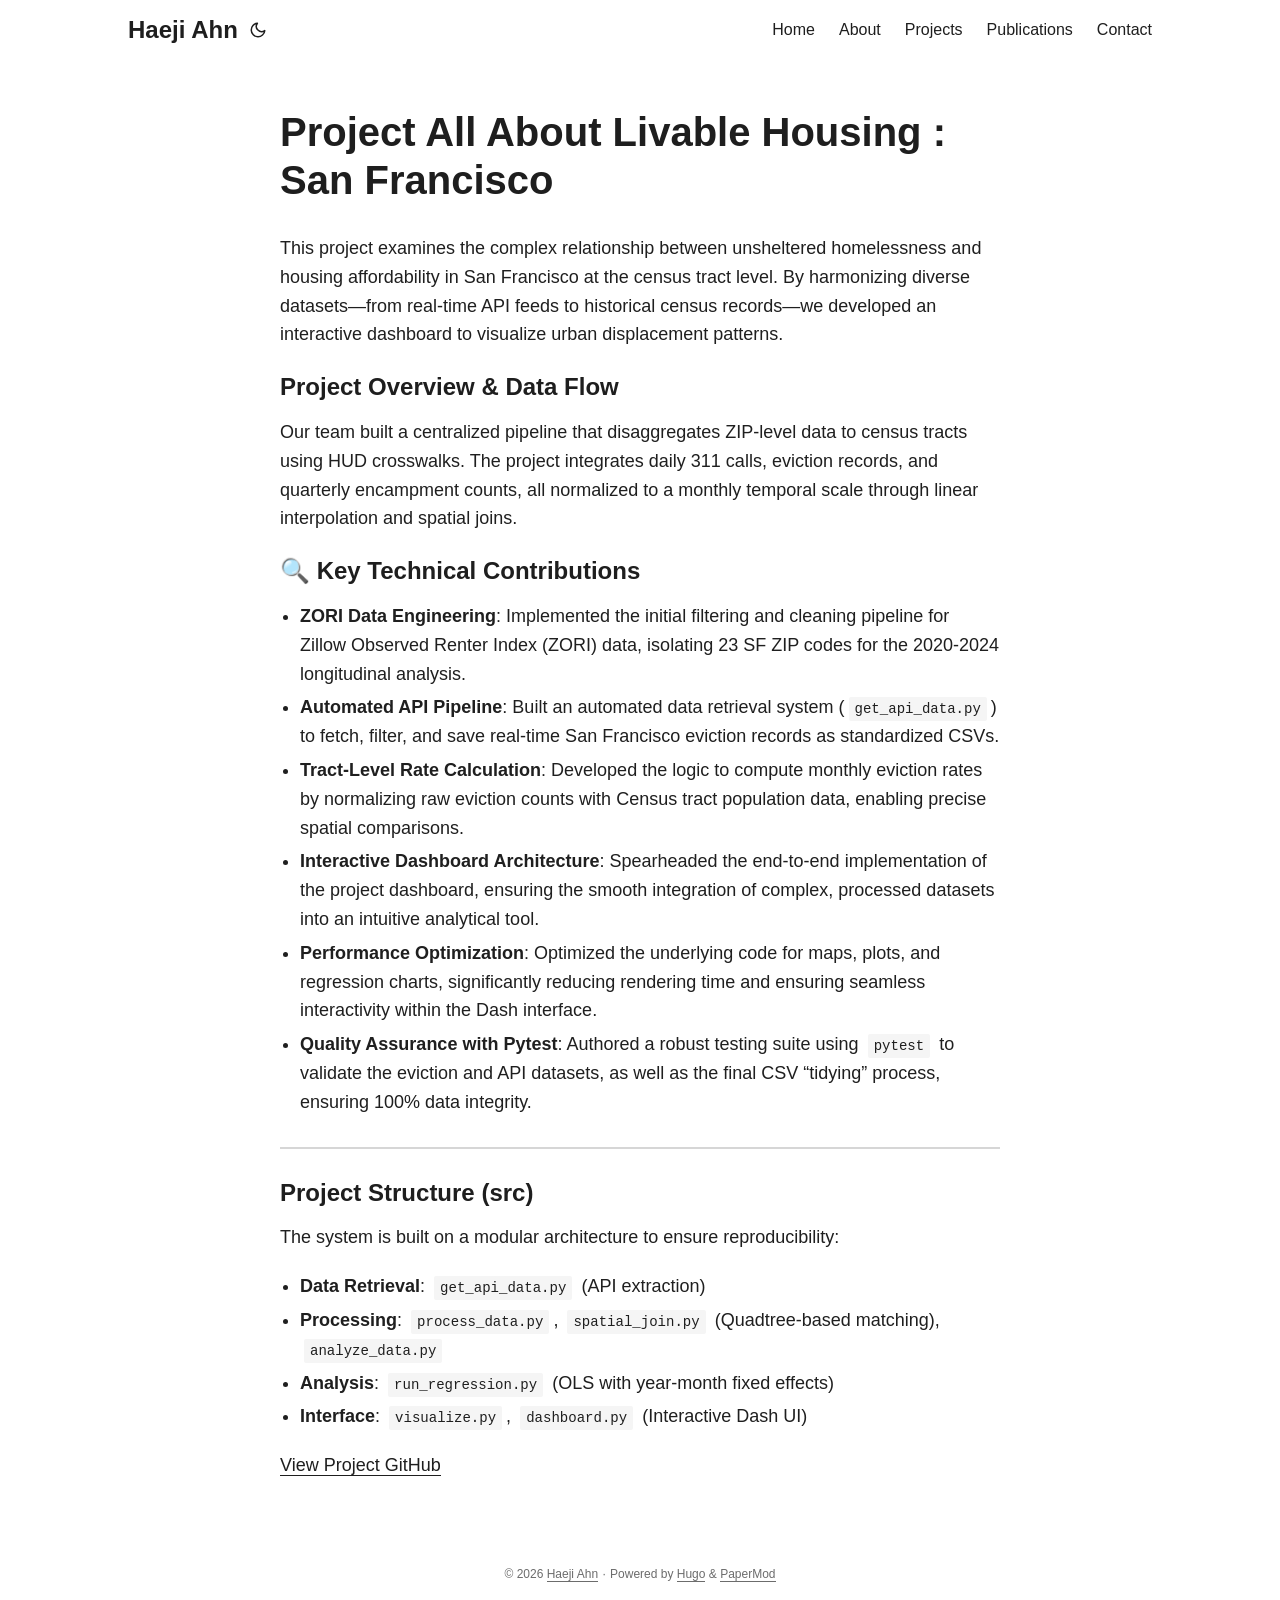
==== commit 830d1790: "Updated 122 project" ====
--- a/projects/sf-homelessness/index.html
+++ b/projects/sf-homelessness/index.html
@@ -5,14 +5,11 @@
 <meta http-equiv="X-UA-Compatible" content="IE=edge">
 <meta name="viewport" content="width=device-width, initial-scale=1, shrink-to-fit=no">
 <meta name="robots" content="index, follow">
-<title>Project All About Housing : San Francisco | Haeji Ahn</title>
+<title>Project All About Livable Housing : San Francisco | Haeji Ahn</title>
 <meta name="keywords" content="">
-<meta name="description" content="This project examines the relationship between unsheltered homelessness and housing prices in San Francisco (2020–2024) by integrating diverse datasets through a robust data pipeline.
-🔍 Key Technical Contributions
-As a part of the team member in the data engineering and visualization track, I spearheaded the following technical components:
-
-
-Data Acquisition &amp; ETL: Developed scripts to fetch data from the DataSF API and designed a filtering pipeline for Zillow Observed Rent Index (ZORI) data, isolating 23 SF-specific ZIP codes for longitudinal analysis.">
+<meta name="description" content="This project examines the complex relationship between unsheltered homelessness and housing affordability in San Francisco at the census tract level. By harmonizing diverse datasets—from real-time API feeds to historical census records—we developed an interactive dashboard to visualize urban displacement patterns.
+Project Overview &amp; Data Flow
+Our team built a centralized pipeline that disaggregates ZIP-level data to census tracts using HUD crosswalks. The project integrates daily 311 calls, eviction records, and quarterly encampment counts, all normalized to a monthly temporal scale through linear interpolation and spatial joins.">
 <meta name="author" content="Haeji Ahn">
 <link rel="canonical" href="https://ahaeji925.github.io/projects/sf-homelessness/">
 <link crossorigin="anonymous" href="/assets/css/stylesheet.aa226244e458c38bd72b3a7488647a0bc6bc22e32a17c0190eeffc9864e9c6c0.css" integrity="sha256-qiJiRORYw4vXKzp0iGR6C8a8IuMqF8AZDu/8mGTpxsA=" rel="preload stylesheet" as="style">
@@ -77,21 +74,17 @@
 
 </script><meta property="og:url" content="https://ahaeji925.github.io/projects/sf-homelessness/">
   <meta property="og:site_name" content="Haeji Ahn">
-  <meta property="og:title" content="Project All About Housing : San Francisco">
-  <meta property="og:description" content="This project examines the relationship between unsheltered homelessness and housing prices in San Francisco (2020–2024) by integrating diverse datasets through a robust data pipeline.
-🔍 Key Technical Contributions As a part of the team member in the data engineering and visualization track, I spearheaded the following technical components:
-Data Acquisition &amp; ETL: Developed scripts to fetch data from the DataSF API and designed a filtering pipeline for Zillow Observed Rent Index (ZORI) data, isolating 23 SF-specific ZIP codes for longitudinal analysis.">
+  <meta property="og:title" content="Project All About Livable Housing : San Francisco">
+  <meta property="og:description" content="This project examines the complex relationship between unsheltered homelessness and housing affordability in San Francisco at the census tract level. By harmonizing diverse datasets—from real-time API feeds to historical census records—we developed an interactive dashboard to visualize urban displacement patterns.
+Project Overview &amp; Data Flow Our team built a centralized pipeline that disaggregates ZIP-level data to census tracts using HUD crosswalks. The project integrates daily 311 calls, eviction records, and quarterly encampment counts, all normalized to a monthly temporal scale through linear interpolation and spatial joins.">
   <meta property="og:locale" content="en-us">
   <meta property="og:type" content="article">
     <meta property="article:section" content="projects">
 <meta name="twitter:card" content="summary">
-<meta name="twitter:title" content="Project All About Housing : San Francisco">
-<meta name="twitter:description" content="This project examines the relationship between unsheltered homelessness and housing prices in San Francisco (2020–2024) by integrating diverse datasets through a robust data pipeline.
-🔍 Key Technical Contributions
-As a part of the team member in the data engineering and visualization track, I spearheaded the following technical components:
-
-
-Data Acquisition &amp; ETL: Developed scripts to fetch data from the DataSF API and designed a filtering pipeline for Zillow Observed Rent Index (ZORI) data, isolating 23 SF-specific ZIP codes for longitudinal analysis.">
+<meta name="twitter:title" content="Project All About Livable Housing : San Francisco">
+<meta name="twitter:description" content="This project examines the complex relationship between unsheltered homelessness and housing affordability in San Francisco at the census tract level. By harmonizing diverse datasets—from real-time API feeds to historical census records—we developed an interactive dashboard to visualize urban displacement patterns.
+Project Overview &amp; Data Flow
+Our team built a centralized pipeline that disaggregates ZIP-level data to census tracts using HUD crosswalks. The project integrates daily 311 calls, eviction records, and quarterly encampment counts, all normalized to a monthly temporal scale through linear interpolation and spatial joins.">
 
 
 <script type="application/ld+json">
@@ -108,7 +101,7 @@
     {
       "@type": "ListItem",
       "position":  2 ,
-      "name": "Project All About Housing : San Francisco",
+      "name": "Project All About Livable Housing : San Francisco",
       "item": "https://ahaeji925.github.io/projects/sf-homelessness/"
     }
   ]
@@ -118,14 +111,14 @@
 {
   "@context": "https://schema.org",
   "@type": "BlogPosting",
-  "headline": "Project All About Housing : San Francisco",
-  "name": "Project All About Housing : San Francisco",
-  "description": "This project examines the relationship between unsheltered homelessness and housing prices in San Francisco (2020–2024) by integrating diverse datasets through a robust data pipeline.\n🔍 Key Technical Contributions As a part of the team member in the data engineering and visualization track, I spearheaded the following technical components:\nData Acquisition \u0026amp; ETL: Developed scripts to fetch data from the DataSF API and designed a filtering pipeline for Zillow Observed Rent Index (ZORI) data, isolating 23 SF-specific ZIP codes for longitudinal analysis.\n",
+  "headline": "Project All About Livable Housing : San Francisco",
+  "name": "Project All About Livable Housing : San Francisco",
+  "description": "This project examines the complex relationship between unsheltered homelessness and housing affordability in San Francisco at the census tract level. By harmonizing diverse datasets—from real-time API feeds to historical census records—we developed an interactive dashboard to visualize urban displacement patterns.\nProject Overview \u0026amp; Data Flow Our team built a centralized pipeline that disaggregates ZIP-level data to census tracts using HUD crosswalks. The project integrates daily 311 calls, eviction records, and quarterly encampment counts, all normalized to a monthly temporal scale through linear interpolation and spatial joins.\n",
   "keywords": [
     
   ],
-  "articleBody": "This project examines the relationship between unsheltered homelessness and housing prices in San Francisco (2020–2024) by integrating diverse datasets through a robust data pipeline.\n🔍 Key Technical Contributions As a part of the team member in the data engineering and visualization track, I spearheaded the following technical components:\nData Acquisition \u0026 ETL: Developed scripts to fetch data from the DataSF API and designed a filtering pipeline for Zillow Observed Rent Index (ZORI) data, isolating 23 SF-specific ZIP codes for longitudinal analysis.\nPipeline Engineering (Eviction \u0026 Population): Updated the generate_tidy_csv() function to calculate monthly Eviction Rates and implemented the core Estimation Logic to derive unsheltered population counts from raw encampment data.\nDashboard Architecture: Led the migration of interactive visualizations from Altair to Dash, building a responsive web interface to communicate complex spatiotemporal patterns.\nSoftware Quality Assurance: Authored comprehensive unit tests using Pytest to ensure the integrity of data transformations and the reliability of the estimation models.\n🛠 Technical Stack Methods: API Integration, Spatial Data Reconciliation, Linear Interpolation, Multi-source ETL View Project GitHub\n",
-  "wordCount" : "171",
+  "articleBody": "This project examines the complex relationship between unsheltered homelessness and housing affordability in San Francisco at the census tract level. By harmonizing diverse datasets—from real-time API feeds to historical census records—we developed an interactive dashboard to visualize urban displacement patterns.\nProject Overview \u0026 Data Flow Our team built a centralized pipeline that disaggregates ZIP-level data to census tracts using HUD crosswalks. The project integrates daily 311 calls, eviction records, and quarterly encampment counts, all normalized to a monthly temporal scale through linear interpolation and spatial joins.\n🔍 Key Technical Contributions ZORI Data Engineering: Implemented the initial filtering and cleaning pipeline for Zillow Observed Renter Index (ZORI) data, isolating 23 SF ZIP codes for the 2020-2024 longitudinal analysis. Automated API Pipeline: Built an automated data retrieval system (get_api_data.py) to fetch, filter, and save real-time San Francisco eviction records as standardized CSVs. Tract-Level Rate Calculation: Developed the logic to compute monthly eviction rates by normalizing raw eviction counts with Census tract population data, enabling precise spatial comparisons. Interactive Dashboard Architecture: Spearheaded the end-to-end implementation of the project dashboard, ensuring the smooth integration of complex, processed datasets into an intuitive analytical tool. Performance Optimization: Optimized the underlying code for maps, plots, and regression charts, significantly reducing rendering time and ensuring seamless interactivity within the Dash interface. Quality Assurance with Pytest: Authored a robust testing suite using pytest to validate the eviction and API datasets, as well as the final CSV “tidying” process, ensuring 100% data integrity. Project Structure (src) The system is built on a modular architecture to ensure reproducibility:\nData Retrieval: get_api_data.py (API extraction) Processing: process_data.py, spatial_join.py (Quadtree-based matching), analyze_data.py Analysis: run_regression.py (OLS with year-month fixed effects) Interface: visualize.py, dashboard.py (Interactive Dash UI) View Project GitHub\n",
+  "wordCount" : "284",
   "inLanguage": "en",
   "datePublished": "0001-01-01T00:00:00Z",
   "dateModified": "0001-01-01T00:00:00Z",
@@ -211,30 +204,29 @@
   <header class="post-header">
     
     <h1 class="post-title entry-hint-parent">
-      Project All About Housing : San Francisco
+      Project All About Livable Housing : San Francisco
     </h1>
   </header> 
-  <div class="post-content"><p>This project examines the relationship between unsheltered homelessness and housing prices in San Francisco (2020–2024) by integrating diverse datasets through a robust data pipeline.</p>
+  <div class="post-content"><p>This project examines the complex relationship between unsheltered homelessness and housing affordability in San Francisco at the census tract level. By harmonizing diverse datasets—from real-time API feeds to historical census records—we developed an interactive dashboard to visualize urban displacement patterns.</p>
+<h3 id="project-overview--data-flow">Project Overview &amp; Data Flow<a hidden class="anchor" aria-hidden="true" href="#project-overview--data-flow">#</a></h3>
+<p>Our team built a centralized pipeline that disaggregates ZIP-level data to census tracts using HUD crosswalks. The project integrates daily 311 calls, eviction records, and quarterly encampment counts, all normalized to a monthly temporal scale through linear interpolation and spatial joins.</p>
 <h3 id="-key-technical-contributions">🔍 Key Technical Contributions<a hidden class="anchor" aria-hidden="true" href="#-key-technical-contributions">#</a></h3>
-<p>As a part of the team member in the data engineering and visualization track, I spearheaded the following technical components:</p>
 <ul>
-<li>
-<p><strong>Data Acquisition &amp; ETL</strong>: Developed scripts to fetch data from the <strong>DataSF API</strong> and designed a filtering pipeline for <strong>Zillow Observed Rent Index (ZORI)</strong> data, isolating 23 SF-specific ZIP codes for longitudinal analysis.</p>
-</li>
-<li>
-<p><strong>Pipeline Engineering (Eviction &amp; Population)</strong>: Updated the <code>generate_tidy_csv()</code> function to calculate monthly <strong>Eviction Rates</strong> and implemented the core <strong>Estimation Logic</strong> to derive unsheltered population counts from raw encampment data.</p>
-</li>
-<li>
-<p><strong>Dashboard Architecture</strong>: Led the migration of interactive visualizations from <strong>Altair to Dash</strong>, building a responsive web interface to communicate complex spatiotemporal patterns.</p>
-</li>
-<li>
-<p><strong>Software Quality Assurance</strong>: Authored comprehensive unit tests using <strong>Pytest</strong> to ensure the integrity of data transformations and the reliability of the estimation models.</p>
-</li>
+<li><strong>ZORI Data Engineering</strong>: Implemented the initial filtering and cleaning pipeline for Zillow Observed Renter Index (ZORI) data, isolating 23 SF ZIP codes for the 2020-2024 longitudinal analysis.</li>
+<li><strong>Automated API Pipeline</strong>: Built an automated data retrieval system (<code>get_api_data.py</code>) to fetch, filter, and save real-time San Francisco eviction records as standardized CSVs.</li>
+<li><strong>Tract-Level Rate Calculation</strong>: Developed the logic to compute monthly eviction rates by normalizing raw eviction counts with Census tract population data, enabling precise spatial comparisons.</li>
+<li><strong>Interactive Dashboard Architecture</strong>: Spearheaded the end-to-end implementation of the project dashboard, ensuring the smooth integration of complex, processed datasets into an intuitive analytical tool.</li>
+<li><strong>Performance Optimization</strong>: Optimized the underlying code for maps, plots, and regression charts, significantly reducing rendering time and ensuring seamless interactivity within the Dash interface.</li>
+<li><strong>Quality Assurance with Pytest</strong>: Authored a robust testing suite using <code>pytest</code> to validate the eviction and API datasets, as well as the final CSV &ldquo;tidying&rdquo; process, ensuring 100% data integrity.</li>
 </ul>
 <hr>
-<h3 id="-technical-stack">🛠 Technical Stack<a hidden class="anchor" aria-hidden="true" href="#-technical-stack">#</a></h3>
+<h3 id="project-structure-src">Project Structure (src)<a hidden class="anchor" aria-hidden="true" href="#project-structure-src">#</a></h3>
+<p>The system is built on a modular architecture to ensure reproducibility:</p>
 <ul>
-<li><strong>Methods</strong>: API Integration, Spatial Data Reconciliation, Linear Interpolation, Multi-source ETL</li>
+<li><strong>Data Retrieval</strong>: <code>get_api_data.py</code> (API extraction)</li>
+<li><strong>Processing</strong>: <code>process_data.py</code>, <code>spatial_join.py</code> (Quadtree-based matching), <code>analyze_data.py</code></li>
+<li><strong>Analysis</strong>: <code>run_regression.py</code> (OLS with year-month fixed effects)</li>
+<li><strong>Interface</strong>: <code>visualize.py</code>, <code>dashboard.py</code> (Interactive Dash UI)</li>
 </ul>
 <p><a href="https://github.com/uchicago-2026-capp30122/project-all-access-livable-housing">View Project GitHub</a></p>
 
@@ -247,8 +239,8 @@
 
 <ul class="share-buttons">
     <li>
-        <a target="_blank" rel="noopener noreferrer" aria-label="share Project All About Housing : San Francisco on x"
-            href="https://x.com/intent/tweet/?text=Project%20All%20About%20Housing%20%3a%20San%20Francisco&amp;url=https%3a%2f%2fahaeji925.github.io%2fprojects%2fsf-homelessness%2f&amp;hashtags=">
+        <a target="_blank" rel="noopener noreferrer" aria-label="share Project All About Livable Housing : San Francisco on x"
+            href="https://x.com/intent/tweet/?text=Project%20All%20About%20Livable%20Housing%20%3a%20San%20Francisco&amp;url=https%3a%2f%2fahaeji925.github.io%2fprojects%2fsf-homelessness%2f&amp;hashtags=">
             <svg version="1.1" viewBox="0 0 512 512" xml:space="preserve" height="30px" width="30px" fill="currentColor">
                 <path
                     d="M512 62.554 L 512 449.446 C 512 483.97 483.97 512 449.446 512 L 62.554 512 C 28.03 512 0 483.97 0 449.446 L 0 62.554 C 0 28.03 28.029 0 62.554 0 L 449.446 0 C 483.971 0 512 28.03 512 62.554 Z M 269.951 190.75 L 182.567 75.216 L 56 75.216 L 207.216 272.95 L 63.9 436.783 L 125.266 436.783 L 235.9 310.383 L 332.567 436.783 L 456 436.783 L 298.367 228.367 L 432.367 75.216 L 371.033 75.216 Z M 127.633 110 L 164.101 110 L 383.481 400.065 L 349.5 400.065 Z" />
@@ -256,8 +248,8 @@
         </a>
     </li>
     <li>
-        <a target="_blank" rel="noopener noreferrer" aria-label="share Project All About Housing : San Francisco on linkedin"
-            href="https://www.linkedin.com/shareArticle?mini=true&amp;url=https%3a%2f%2fahaeji925.github.io%2fprojects%2fsf-homelessness%2f&amp;title=Project%20All%20About%20Housing%20%3a%20San%20Francisco&amp;summary=Project%20All%20About%20Housing%20%3a%20San%20Francisco&amp;source=https%3a%2f%2fahaeji925.github.io%2fprojects%2fsf-homelessness%2f">
+        <a target="_blank" rel="noopener noreferrer" aria-label="share Project All About Livable Housing : San Francisco on linkedin"
+            href="https://www.linkedin.com/shareArticle?mini=true&amp;url=https%3a%2f%2fahaeji925.github.io%2fprojects%2fsf-homelessness%2f&amp;title=Project%20All%20About%20Livable%20Housing%20%3a%20San%20Francisco&amp;summary=Project%20All%20About%20Livable%20Housing%20%3a%20San%20Francisco&amp;source=https%3a%2f%2fahaeji925.github.io%2fprojects%2fsf-homelessness%2f">
             <svg version="1.1" viewBox="0 0 512 512" xml:space="preserve" height="30px" width="30px" fill="currentColor">
                 <path
                     d="M449.446,0c34.525,0 62.554,28.03 62.554,62.554l0,386.892c0,34.524 -28.03,62.554 -62.554,62.554l-386.892,0c-34.524,0 -62.554,-28.03 -62.554,-62.554l0,-386.892c0,-34.524 28.029,-62.554 62.554,-62.554l386.892,0Zm-288.985,423.278l0,-225.717l-75.04,0l0,225.717l75.04,0Zm270.539,0l0,-129.439c0,-69.333 -37.018,-101.586 -86.381,-101.586c-39.804,0 -57.634,21.891 -67.617,37.266l0,-31.958l-75.021,0c0.995,21.181 0,225.717 0,225.717l75.02,0l0,-126.056c0,-6.748 0.486,-13.492 2.474,-18.315c5.414,-13.475 17.767,-27.434 38.494,-27.434c27.135,0 38.007,20.707 38.007,51.037l0,120.768l75.024,0Zm-307.552,-334.556c-25.674,0 -42.448,16.879 -42.448,39.002c0,21.658 16.264,39.002 41.455,39.002l0.484,0c26.165,0 42.452,-17.344 42.452,-39.002c-0.485,-22.092 -16.241,-38.954 -41.943,-39.002Z" />
@@ -265,8 +257,8 @@
         </a>
     </li>
     <li>
-        <a target="_blank" rel="noopener noreferrer" aria-label="share Project All About Housing : San Francisco on reddit"
-            href="https://reddit.com/submit?url=https%3a%2f%2fahaeji925.github.io%2fprojects%2fsf-homelessness%2f&title=Project%20All%20About%20Housing%20%3a%20San%20Francisco">
+        <a target="_blank" rel="noopener noreferrer" aria-label="share Project All About Livable Housing : San Francisco on reddit"
+            href="https://reddit.com/submit?url=https%3a%2f%2fahaeji925.github.io%2fprojects%2fsf-homelessness%2f&title=Project%20All%20About%20Livable%20Housing%20%3a%20San%20Francisco">
             <svg version="1.1" viewBox="0 0 512 512" xml:space="preserve" height="30px" width="30px" fill="currentColor">
                 <path
                     d="M449.446,0c34.525,0 62.554,28.03 62.554,62.554l0,386.892c0,34.524 -28.03,62.554 -62.554,62.554l-386.892,0c-34.524,0 -62.554,-28.03 -62.554,-62.554l0,-386.892c0,-34.524 28.029,-62.554 62.554,-62.554l386.892,0Zm-3.446,265.638c0,-22.964 -18.616,-41.58 -41.58,-41.58c-11.211,0 -21.361,4.457 -28.841,11.666c-28.424,-20.508 -67.586,-33.757 -111.204,-35.278l18.941,-89.121l61.884,13.157c0.756,15.734 13.642,28.29 29.56,28.29c16.407,0 29.706,-13.299 29.706,-29.701c0,-16.403 -13.299,-29.702 -29.706,-29.702c-11.666,0 -21.657,6.792 -26.515,16.578l-69.105,-14.69c-1.922,-0.418 -3.939,-0.042 -5.585,1.036c-1.658,1.073 -2.811,2.761 -3.224,4.686l-21.152,99.438c-44.258,1.228 -84.046,14.494 -112.837,35.232c-7.468,-7.164 -17.589,-11.591 -28.757,-11.591c-22.965,0 -41.585,18.616 -41.585,41.58c0,16.896 10.095,31.41 24.568,37.918c-0.639,4.135 -0.99,8.328 -0.99,12.576c0,63.977 74.469,115.836 166.33,115.836c91.861,0 166.334,-51.859 166.334,-115.836c0,-4.218 -0.347,-8.387 -0.977,-12.493c14.564,-6.47 24.735,-21.034 24.735,-38.001Zm-119.474,108.193c-20.27,20.241 -59.115,21.816 -70.534,21.816c-11.428,0 -50.277,-1.575 -70.522,-21.82c-3.007,-3.008 -3.007,-7.882 0,-10.889c3.003,-2.999 7.882,-3.003 10.885,0c12.777,12.781 40.11,17.317 59.637,17.317c19.522,0 46.86,-4.536 59.657,-17.321c3.016,-2.999 7.886,-2.995 10.885,0.008c3.008,3.011 3.003,7.882 -0.008,10.889Zm-5.23,-48.781c-16.373,0 -29.701,-13.324 -29.701,-29.698c0,-16.381 13.328,-29.714 29.701,-29.714c16.378,0 29.706,13.333 29.706,29.714c0,16.374 -13.328,29.698 -29.706,29.698Zm-160.386,-29.702c0,-16.381 13.328,-29.71 29.714,-29.71c16.369,0 29.689,13.329 29.689,29.71c0,16.373 -13.32,29.693 -29.689,29.693c-16.386,0 -29.714,-13.32 -29.714,-29.693Z" />
@@ -274,7 +266,7 @@
         </a>
     </li>
     <li>
-        <a target="_blank" rel="noopener noreferrer" aria-label="share Project All About Housing : San Francisco on facebook"
+        <a target="_blank" rel="noopener noreferrer" aria-label="share Project All About Livable Housing : San Francisco on facebook"
             href="https://facebook.com/sharer/sharer.php?u=https%3a%2f%2fahaeji925.github.io%2fprojects%2fsf-homelessness%2f">
             <svg version="1.1" viewBox="0 0 512 512" xml:space="preserve" height="30px" width="30px" fill="currentColor">
                 <path
@@ -283,8 +275,8 @@
         </a>
     </li>
     <li>
-        <a target="_blank" rel="noopener noreferrer" aria-label="share Project All About Housing : San Francisco on whatsapp"
-            href="https://api.whatsapp.com/send?text=Project%20All%20About%20Housing%20%3a%20San%20Francisco%20-%20https%3a%2f%2fahaeji925.github.io%2fprojects%2fsf-homelessness%2f">
+        <a target="_blank" rel="noopener noreferrer" aria-label="share Project All About Livable Housing : San Francisco on whatsapp"
+            href="https://api.whatsapp.com/send?text=Project%20All%20About%20Livable%20Housing%20%3a%20San%20Francisco%20-%20https%3a%2f%2fahaeji925.github.io%2fprojects%2fsf-homelessness%2f">
             <svg version="1.1" viewBox="0 0 512 512" xml:space="preserve" height="30px" width="30px" fill="currentColor">
                 <path
                     d="M449.446,0c34.525,0 62.554,28.03 62.554,62.554l0,386.892c0,34.524 -28.03,62.554 -62.554,62.554l-386.892,0c-34.524,0 -62.554,-28.03 -62.554,-62.554l0,-386.892c0,-34.524 28.029,-62.554 62.554,-62.554l386.892,0Zm-58.673,127.703c-33.842,-33.881 -78.847,-52.548 -126.798,-52.568c-98.799,0 -179.21,80.405 -179.249,179.234c-0.013,31.593 8.241,62.428 23.927,89.612l-25.429,92.884l95.021,-24.925c26.181,14.28 55.659,21.807 85.658,21.816l0.074,0c98.789,0 179.206,-80.413 179.247,-179.243c0.018,-47.895 -18.61,-92.93 -52.451,-126.81Zm-126.797,275.782l-0.06,0c-26.734,-0.01 -52.954,-7.193 -75.828,-20.767l-5.441,-3.229l-56.386,14.792l15.05,-54.977l-3.542,-5.637c-14.913,-23.72 -22.791,-51.136 -22.779,-79.287c0.033,-82.142 66.867,-148.971 149.046,-148.971c39.793,0.014 77.199,15.531 105.329,43.692c28.128,28.16 43.609,65.592 43.594,105.4c-0.034,82.149 -66.866,148.983 -148.983,148.984Zm81.721,-111.581c-4.479,-2.242 -26.499,-13.075 -30.604,-14.571c-4.105,-1.495 -7.091,-2.241 -10.077,2.241c-2.986,4.483 -11.569,14.572 -14.182,17.562c-2.612,2.988 -5.225,3.364 -9.703,1.12c-4.479,-2.241 -18.91,-6.97 -36.017,-22.23c-13.314,-11.876 -22.304,-26.542 -24.916,-31.026c-2.612,-4.484 -0.279,-6.908 1.963,-9.14c2.016,-2.007 4.48,-5.232 6.719,-7.847c2.24,-2.615 2.986,-4.484 4.479,-7.472c1.493,-2.99 0.747,-5.604 -0.374,-7.846c-1.119,-2.241 -10.077,-24.288 -13.809,-33.256c-3.635,-8.733 -7.327,-7.55 -10.077,-7.688c-2.609,-0.13 -5.598,-0.158 -8.583,-0.158c-2.986,0 -7.839,1.121 -11.944,5.604c-4.105,4.484 -15.675,15.32 -15.675,37.364c0,22.046 16.048,43.342 18.287,46.332c2.24,2.99 31.582,48.227 76.511,67.627c10.685,4.615 19.028,7.371 25.533,9.434c10.728,3.41 20.492,2.929 28.209,1.775c8.605,-1.285 26.499,-10.833 30.231,-21.295c3.732,-10.464 3.732,-19.431 2.612,-21.298c-1.119,-1.869 -4.105,-2.99 -8.583,-5.232Z" />
@@ -292,8 +284,8 @@
         </a>
     </li>
     <li>
-        <a target="_blank" rel="noopener noreferrer" aria-label="share Project All About Housing : San Francisco on telegram"
-            href="https://telegram.me/share/url?text=Project%20All%20About%20Housing%20%3a%20San%20Francisco&amp;url=https%3a%2f%2fahaeji925.github.io%2fprojects%2fsf-homelessness%2f">
+        <a target="_blank" rel="noopener noreferrer" aria-label="share Project All About Livable Housing : San Francisco on telegram"
+            href="https://telegram.me/share/url?text=Project%20All%20About%20Livable%20Housing%20%3a%20San%20Francisco&amp;url=https%3a%2f%2fahaeji925.github.io%2fprojects%2fsf-homelessness%2f">
             <svg version="1.1" xml:space="preserve" viewBox="2 2 28 28" height="30px" width="30px" fill="currentColor">
                 <path
                     d="M26.49,29.86H5.5a3.37,3.37,0,0,1-2.47-1,3.35,3.35,0,0,1-1-2.47V5.48A3.36,3.36,0,0,1,3,3,3.37,3.37,0,0,1,5.5,2h21A3.38,3.38,0,0,1,29,3a3.36,3.36,0,0,1,1,2.46V26.37a3.35,3.35,0,0,1-1,2.47A3.38,3.38,0,0,1,26.49,29.86Zm-5.38-6.71a.79.79,0,0,0,.85-.66L24.73,9.24a.55.55,0,0,0-.18-.46.62.62,0,0,0-.41-.17q-.08,0-16.53,6.11a.59.59,0,0,0-.41.59.57.57,0,0,0,.43.52l4,1.24,1.61,4.83a.62.62,0,0,0,.63.43.56.56,0,0,0,.4-.17L16.54,20l4.09,3A.9.9,0,0,0,21.11,23.15ZM13.8,20.71l-1.21-4q8.72-5.55,8.78-5.55c.15,0,.23,0,.23.16a.18.18,0,0,1,0,.06s-2.51,2.3-7.52,6.8Z" />
@@ -301,8 +293,8 @@
         </a>
     </li>
     <li>
-        <a target="_blank" rel="noopener noreferrer" aria-label="share Project All About Housing : San Francisco on ycombinator"
-            href="https://news.ycombinator.com/submitlink?t=Project%20All%20About%20Housing%20%3a%20San%20Francisco&u=https%3a%2f%2fahaeji925.github.io%2fprojects%2fsf-homelessness%2f">
+        <a target="_blank" rel="noopener noreferrer" aria-label="share Project All About Livable Housing : San Francisco on ycombinator"
+            href="https://news.ycombinator.com/submitlink?t=Project%20All%20About%20Livable%20Housing%20%3a%20San%20Francisco&u=https%3a%2f%2fahaeji925.github.io%2fprojects%2fsf-homelessness%2f">
             <svg version="1.1" xml:space="preserve" width="30px" height="30px" viewBox="0 0 512 512" fill="currentColor"
                 xmlns:inkscape="http://www.inkscape.org/namespaces/inkscape">
                 <path
